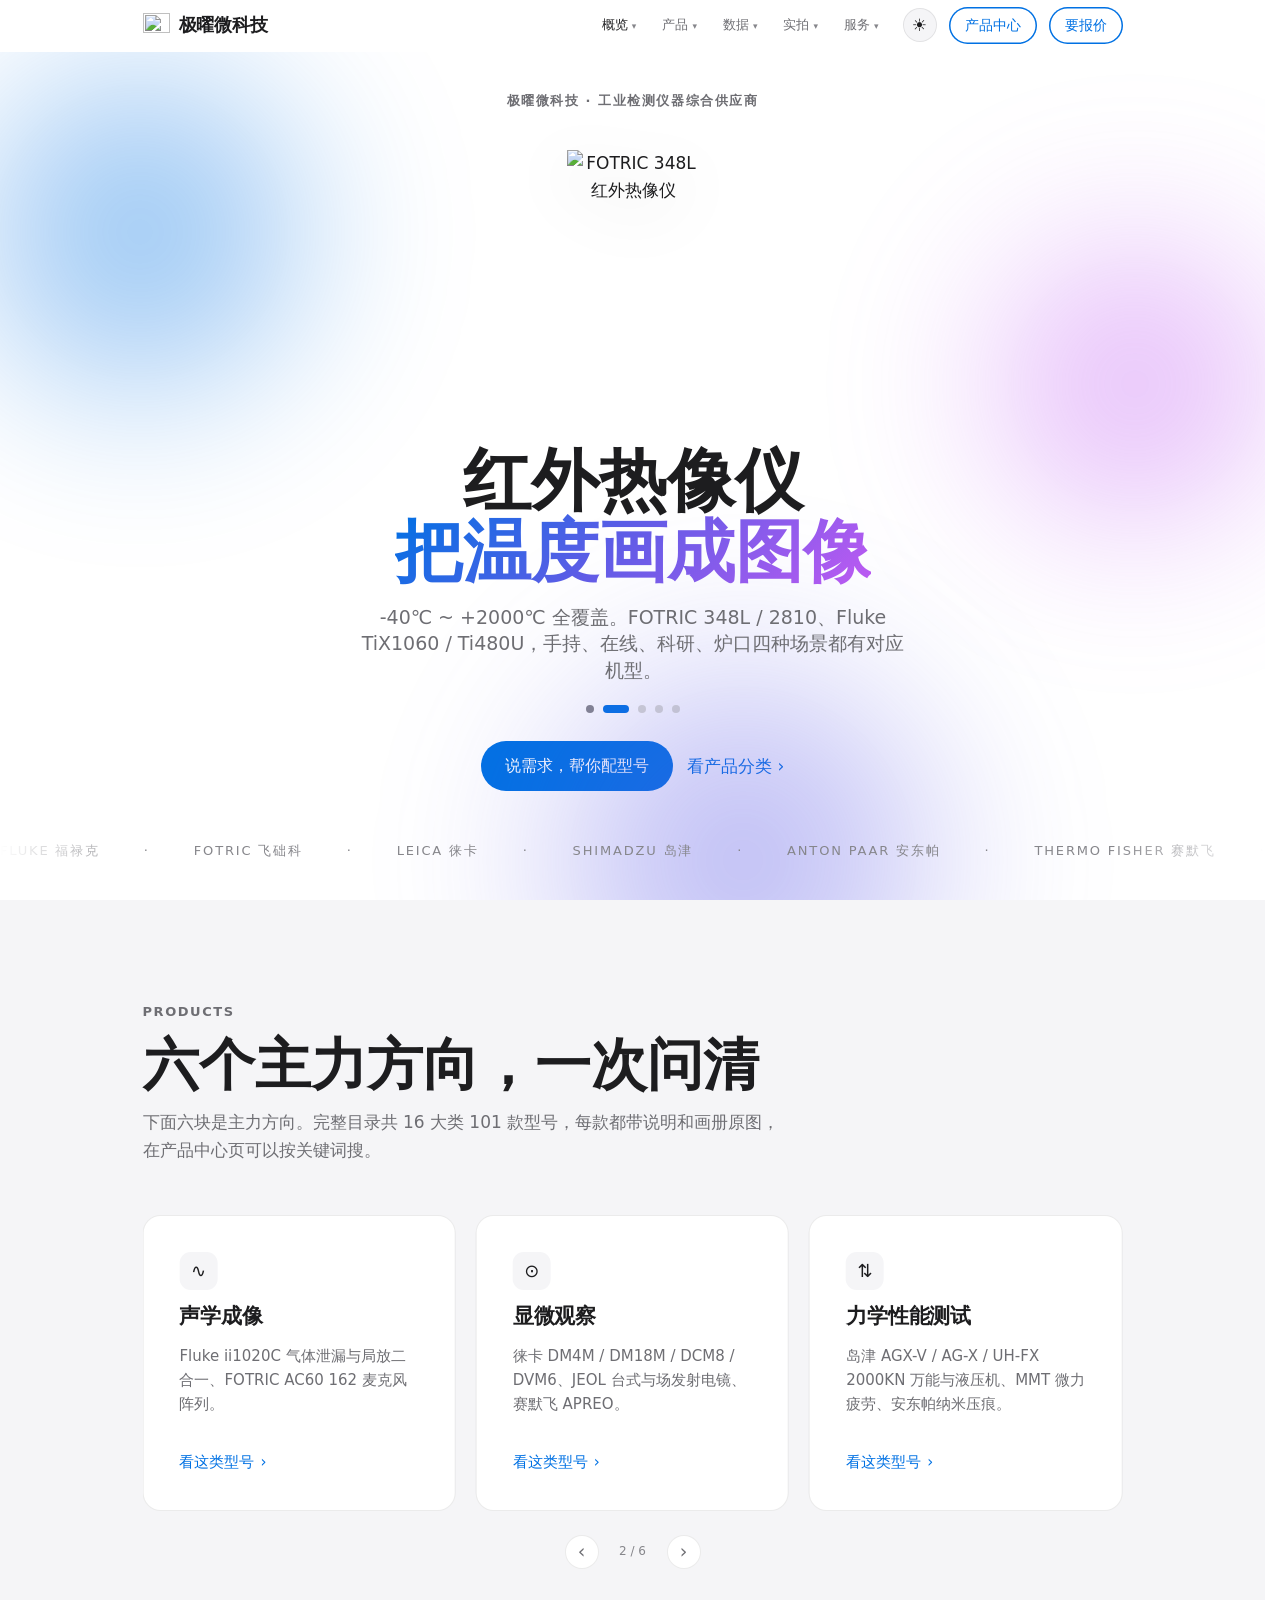
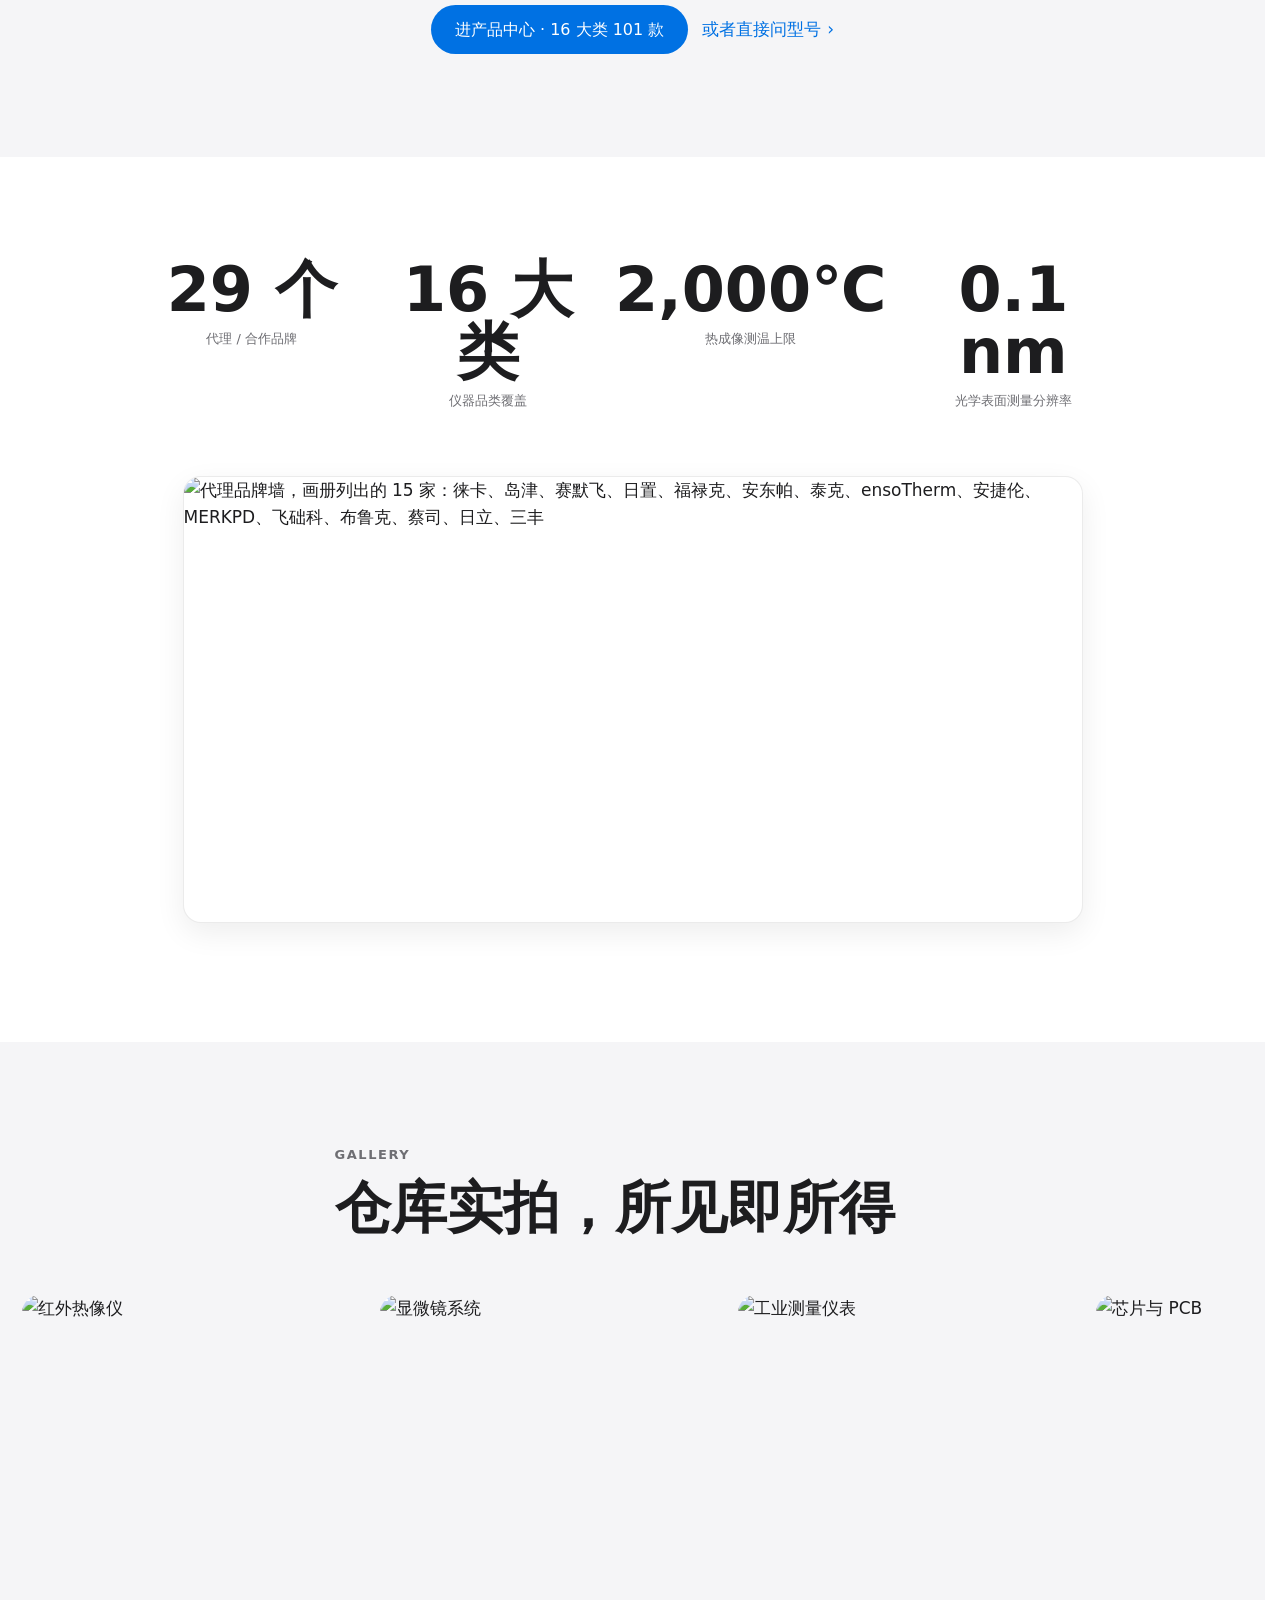
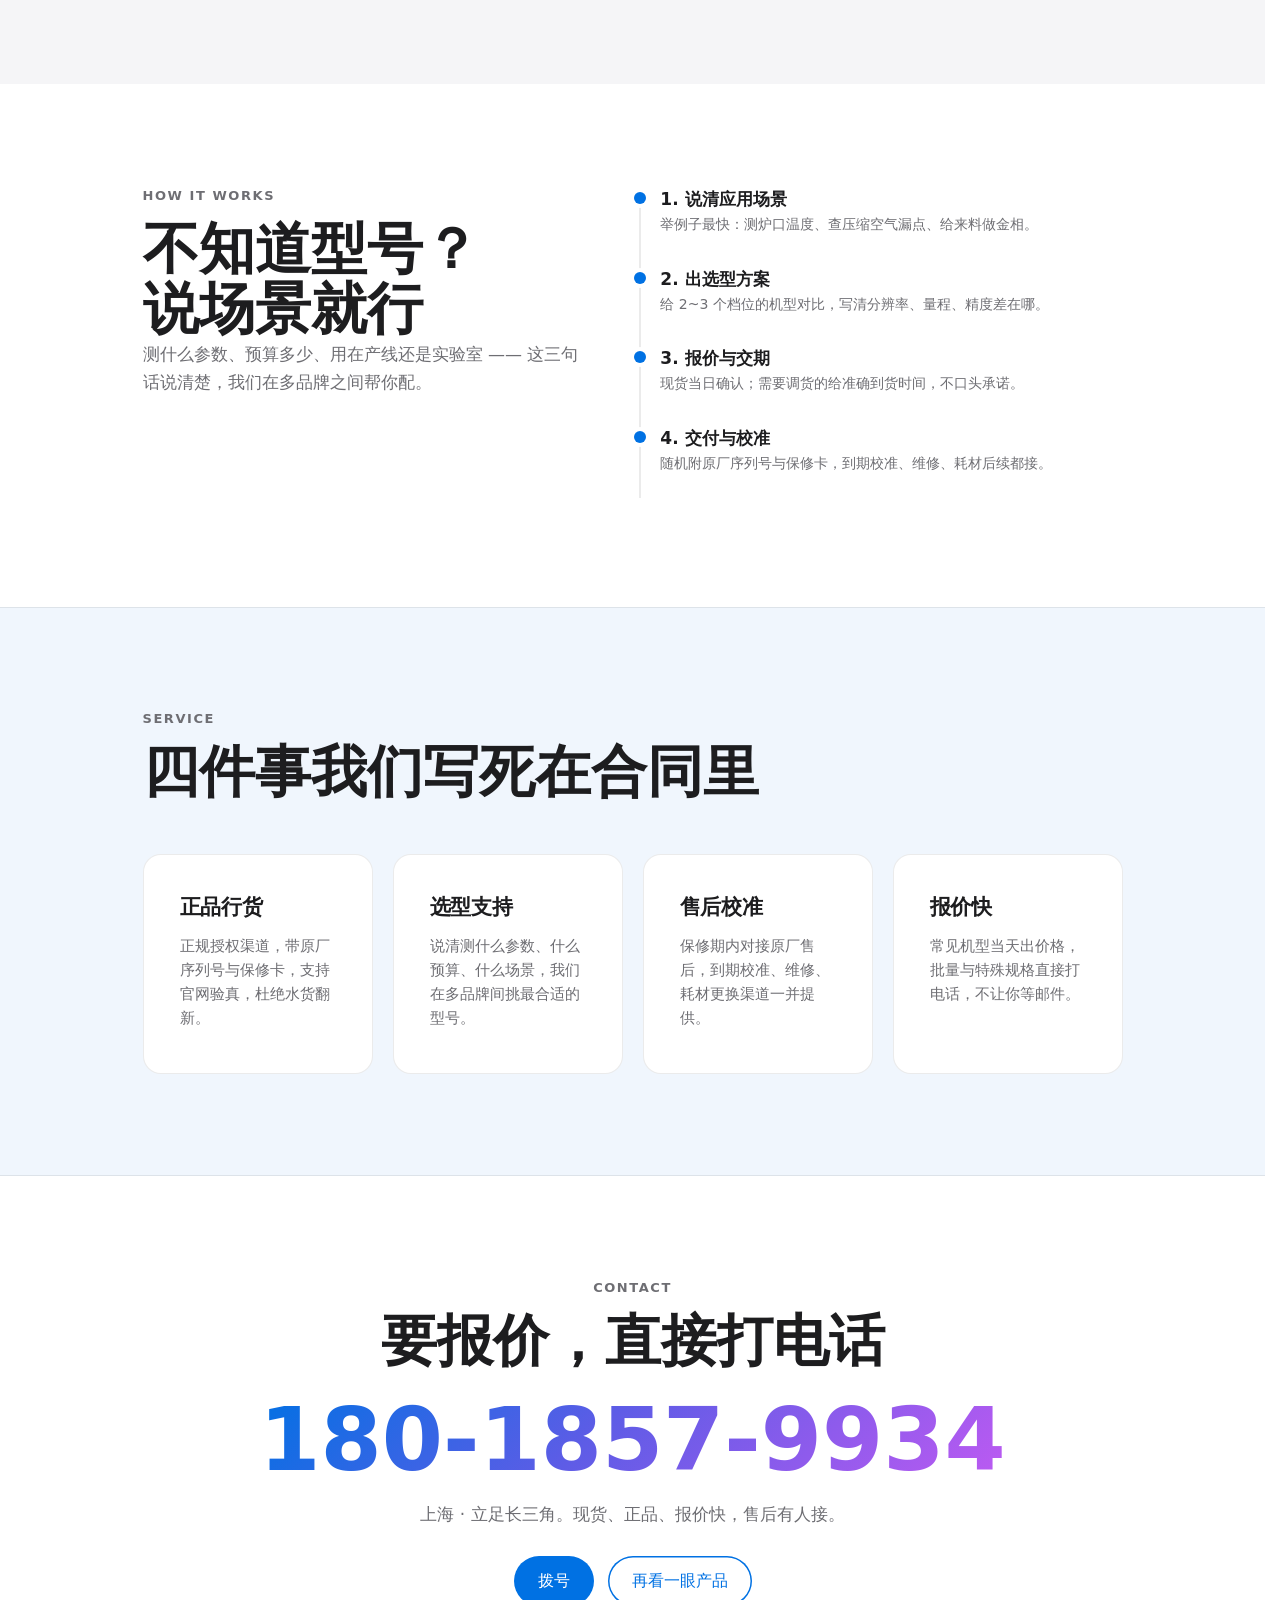
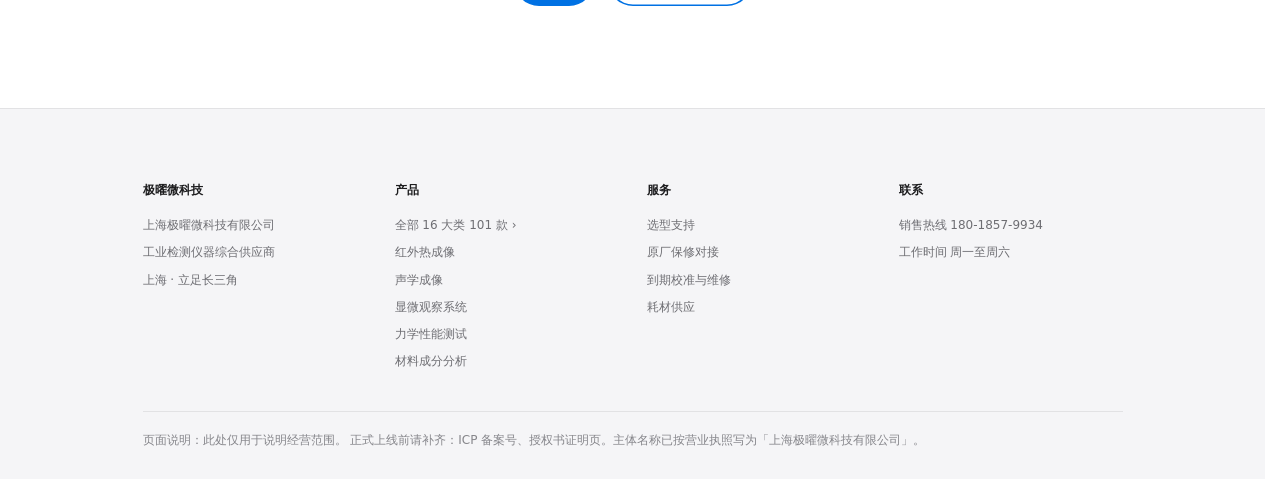
==== index.html @ 3b24b203 "Add files via upload" ====
<!DOCTYPE html>
<!--
  极曜微科技 · 品牌页
  ------------------------------------------------------------
  内容来源：E:\网页\index.html 里婉婉科技那部分（仪器仪表），型号没有编造。
  页面顺序：首屏（轮播 + 底部品牌滚动条）→ 产品分类 → 数据带
       → 实拍画廊 → 选型流程 → 服务承诺 → 联系。
  图片在 img/（实拍图从 ../source 复制；首屏抠图在 img/hero/）。
-->
<html lang="zh-CN" data-theme="light">
<head>
<meta charset="UTF-8">
<meta name="viewport" content="width=device-width, initial-scale=1">
<title>极曜微科技 · 工业检测仪器一站式选型</title>
<meta name="description" content="上海极曜微科技有限公司：福禄克、飞础科、徕卡、岛津等 29 个品牌工业检测仪器供应商，正规授权渠道，原厂序列号可验真，上海立足长三角。">
<link rel="icon" type="image/png" href="img/logo-mark.png">   <!-- 白底已抠成透明，浅色深色标签页里都不会带一块白斑 -->
<link rel="stylesheet" href="css/base.css">
<link rel="stylesheet" href="css/layout.css">
<link rel="stylesheet" href="css/effects.css">
<link rel="stylesheet" href="css/menu.css">    <!-- 磨砂下拉面板：不要它就删掉这行 + js/menu.js + 下面 6 个 .menu -->
<link rel="stylesheet" href="css/carousel.css"> <!-- 自动轮播：不要它就删掉这行 + js/carousel.js，两处版式自动退回静态 -->
</head>
<body>

<!-- ============ 导航 ============
     每个栏目都是"触发器"：data-menu 的值对应下面某个面板的 id（menu- + 值）。
     删掉某个面板就把对应栏目上的 data-menu / caret 一起去掉，那个栏目会自动退回普通锚点。 -->
<header class="nav">
  <div class="nav__inner">
    <a class="nav__logo" href="#top"><img class="nav__mark" src="img/logo-mark.png" alt="" width="282" height="262">极曜微科技</a>
    <nav class="nav__links">
      <a href="#overview" data-menu="overview" aria-expanded="false" aria-controls="menu-overview" aria-haspopup="true">概览<span class="caret" aria-hidden="true">▾</span></a>
      <a href="#products" data-menu="products" aria-expanded="false" aria-controls="menu-products" aria-haspopup="true">产品<span class="caret" aria-hidden="true">▾</span></a>
      <a href="#numbers" data-menu="numbers" aria-expanded="false" aria-controls="menu-numbers" aria-haspopup="true">数据<span class="caret" aria-hidden="true">▾</span></a>
      <a href="#gallery" data-menu="gallery" aria-expanded="false" aria-controls="menu-gallery" aria-haspopup="true">实拍<span class="caret" aria-hidden="true">▾</span></a>
      <a href="#service" data-menu="service" aria-expanded="false" aria-controls="menu-service" aria-haspopup="true">服务<span class="caret" aria-hidden="true">▾</span></a>
    </nav>
    <div class="nav__tools">
      <button class="theme-btn" type="button" aria-label="切换主题">☀</button>
      <!-- 产品中心是全站最常去的一页，导航又是"悬停展开面板"的设计（点栏目本身只开面板、不跳转），
           所以入口必须单独做成一个能直接点的胶囊，滚到任何一个位置都能一键进去。 -->
      <a class="btn btn--ghost nav__enter" href="products.html" style="padding:7px 16px;font-size:14px">产品中心</a>
      <a class="btn btn--ghost nav__quote" href="#contact" style="padding:7px 16px;font-size:14px">要报价</a>
      <button class="nav__burger" type="button" data-menu="all" aria-label="打开菜单" aria-expanded="false" aria-controls="menu-all"><i></i></button>
    </div>
  </div>
</header>

<!-- 整页压暗 + 磨砂，靠 backdrop-filter 糊掉导航以下的全部内容。
     z-index 40 低于导航(50)和面板(51)，所以只有"背景"被糊，导航和面板自己保持清晰。 -->
<div class="menu-scrim" aria-hidden="true"></div>

<!-- ============ 六个下拉面板 ============
     写在 </header> 外面、和导航做兄弟节点，不能写进 .nav 里：
     .nav.is-stuck 有 backdrop-filter，它会变成 fixed 后代的包含块，
     窄屏那条 top:var(--nav-h);bottom:0 会被算成零高度。细节见 css/menu.css 头部注释。 -->

<div class="menu" id="menu-overview" aria-hidden="true">
  <div class="menu__inner">
    <div class="menu__cols">
      <div>
        <p class="menu__tit">极曜微科技</p>
        <a class="menu__item" href="#overview">多品牌仪器一站式选型<span>红外热像、声学成像、显微观察、材料分析、力学测试</span></a>
        <a class="menu__item" href="#numbers">29 个品牌 / 16 大类<span>正规授权渠道，原厂序列号可验真</span></a>
        <a class="menu__item" href="#contact">上海 · 立足长三角<span>现货、报价快，售后有人接</span></a>
      </div>
      <div>
        <p class="menu__tit">怎么开始</p>
        <a class="menu__item" href="#flow">不知道型号，说场景就行<span>测什么参数、预算多少、产线还是实验室</span></a>
        <a class="menu__item" href="products.html">完整产品目录<span>16 大类 101 款，型号与说明均可查</span></a>
        <a class="menu__item" href="#gallery">看仓库实拍<span>所见即所得，四张实拍图</span></a>
      </div>
      <div>
        <p class="menu__tit">重点看这里</p>
        <a class="menu__item" href="#overview">滚动产品展示带<span>往下滚，四类主力机型一帧一帧推给你看</span></a>
        <a class="menu__item" href="#service">四项服务承诺<span>正品 / 选型 / 校准 / 报价，写在合同里</span></a>
        <a class="menu__item" href="#contact">直接要报价<span>180-1857-9934，常见机型当天出价</span></a>
      </div>
    </div>
    <div class="menu__foot">
      <p class="t-fine">页面说明：此处仅用于说明经营范围，正式上线前请补齐营业执照主体名称与 ICP 备案号。</p>
      <a class="link-arrow" href="products.html">进产品中心 <span class="ar">›</span></a>
    </div>
  </div>
</div>

<div class="menu" id="menu-products" aria-hidden="true">
  <div class="menu__inner">
    <div class="menu__cols">
      <div>
        <p class="menu__tit">热像与声学</p>
        <a class="menu__item" href="products.html#cat-thermal">红外热成像<span>FOTRIC 2810 / 348L、Fluke TiX1060 / Ti480U、巨哥 MAG-F6</span></a>
        <a class="menu__item" href="products.html#cat-acoustic">声学成像<span>Fluke ii1020C 泄漏与局放二合一、FOTRIC AC60 阵列</span></a>
      </div>
      <div>
        <p class="menu__tit">显微与材料</p>
        <a class="menu__item" href="products.html#cat-om">显微观察系统<span>徕卡 DM4M / DM18M / DCM8 / DVM6、JEOL 电镜</span></a>
        <a class="menu__item" href="products.html#cat-metal">材料成分分析<span>岛津 XRD-7000 / EDX7000 / EPMA-8050G、力可碳硫</span></a>
        <a class="menu__item" href="products.html#cat-utm">力学性能测试<span>岛津 AGX-V / UH-FX 2000KN、安东帕纳米压痕</span></a>
      </div>
      <div>
        <p class="menu__tit">测量与试验</p>
        <a class="menu__item" href="products.html#cat-electrical">电参数与现场测量<span>福禄克全系万用表、钳形表、绝缘电阻、电能质量</span></a>
        <a class="menu__item" href="products.html#cat-aging">老化与环境试验<span>氙灯、UV 紫外、臭氧、热老化烘箱</span></a>
        <a class="menu__item" href="products.html#cat-semi">半导体 / PCB<span>来料检验、板卡故障定位、焊接质量评估</span></a>
      </div>
    </div>
    <div class="menu__foot">
      <p class="t-fine">上面八块点进去直接落到对应分类；完整目录 16 大类 101 款，带型号与画册原图。</p>
      <a class="link-arrow" href="products.html">进产品中心 <span class="ar">›</span></a>
    </div>
  </div>
</div>

<div class="menu" id="menu-numbers" aria-hidden="true">
  <div class="menu__inner">
    <div class="menu__cols">
      <div>
        <p class="menu__tit">规模</p>
        <a class="menu__item" href="#numbers">29 个品牌<span>代理与合作品牌，跨品牌帮你选型</span></a>
        <a class="menu__item" href="products.html">16 大类品类<span>从热成像到环境试验全覆盖，明细在产品中心页</span></a>
      </div>
      <div>
        <p class="menu__tit">能力</p>
        <a class="menu__item" href="#numbers">-40℃ ~ +2000℃<span>热成像测温范围，炉口高温有对应机型</span></a>
        <a class="menu__item" href="#numbers">0.1 nm<span>光学表面测量纵向分辨率（徕卡 DCM8）</span></a>
      </div>
      <div>
        <p class="menu__tit">交付</p>
        <a class="menu__item" href="#service">原厂序列号与保修卡<span>支持官网验真，杜绝水货翻新</span></a>
        <a class="menu__item" href="#flow">四步选型流程<span>说场景 → 出方案 → 报价交期 → 交付校准</span></a>
      </div>
    </div>
    <div class="menu__foot">
      <p class="t-fine">上面这几个数都是本页数据带里的口径，没有另算一套。</p>
      <a class="link-arrow" href="#numbers">看数据带 <span class="ar">›</span></a>
    </div>
  </div>
</div>

<div class="menu" id="menu-gallery" aria-hidden="true">
  <div class="menu__inner">
    <div class="menu__cols">
      <div>
        <p class="menu__tit">热像与显微</p>
        <a class="menu__item" href="#gallery">红外热像仪<span>手持与在线机型</span></a>
        <a class="menu__item" href="#gallery">显微镜系统<span>金相与电镜</span></a>
      </div>
      <div>
        <p class="menu__tit">测量与板级</p>
        <a class="menu__item" href="#gallery">工业测量仪表<span>万用表、钳形表、绝缘测试</span></a>
        <a class="menu__item" href="#gallery">半导体与 PCB<span>芯片级失效分析</span></a>
      </div>
      <div>
        <p class="menu__tit">怎么用</p>
        <a class="menu__item" href="#overview">滚动展示带<span>同样的四张图，往下滚一帧一帧推</span></a>
        <a class="menu__item" href="#contact">实地看机<span>提前打电话约，别白跑</span></a>
      </div>
    </div>
    <div class="menu__foot">
      <p class="t-fine">实拍横排可以左右拖动；图片是原始尺寸，还没做响应式裁切。</p>
      <a class="link-arrow" href="#gallery">看实拍 <span class="ar">›</span></a>
    </div>
  </div>
</div>

<div class="menu" id="menu-service" aria-hidden="true">
  <div class="menu__inner">
    <div class="menu__cols">
      <div>
        <p class="menu__tit">正品与选型</p>
        <a class="menu__item" href="#service">正品行货<span>正规授权，序列号保修卡齐全</span></a>
        <a class="menu__item" href="#service">选型支持<span>多品牌之间挑最合适的型号</span></a>
      </div>
      <div>
        <p class="menu__tit">售后与报价</p>
        <a class="menu__item" href="#service">售后校准<span>保修期内对接原厂，到期校准维修</span></a>
        <a class="menu__item" href="#service">报价快<span>常见机型当天出价，不等邮件</span></a>
      </div>
      <div>
        <p class="menu__tit">联系</p>
        <a class="menu__item" href="tel:18018579934">180-1857-9934<span>销售热线，批量与特殊规格直接打电话</span></a>
        <a class="menu__item" href="#contact">周一至周六<span>工作时间来电优先处理</span></a>
      </div>
    </div>
    <div class="menu__foot">
      <p class="t-fine">正式上线前请补齐：授权书证明页。</p>
      <a class="link-arrow" href="#service">看承诺 <span class="ar">›</span></a>
    </div>
  </div>
</div>

<!-- 窄屏专用：汉堡按钮展开的整屏菜单，只放栏目级入口，不做多列 -->
<div class="menu" id="menu-all" aria-hidden="true">
  <div class="menu__inner">
    <div class="menu__cols">
      <div>
        <a class="menu__item" href="#overview">概览<span>多品牌仪器一站式选型</span></a>
        <a class="menu__item" href="products.html">产品中心<span>16 大类 101 款完整目录</span></a>
        <a class="menu__item" href="#numbers">数据<span>29 个品牌 / 16 大类</span></a>
        <a class="menu__item" href="#gallery">实拍<span>仓库实拍，所见即所得</span></a>
        <a class="menu__item" href="#flow">流程<span>不知道型号，说场景就行</span></a>
        <a class="menu__item" href="#service">服务<span>四项承诺写死在合同里</span></a>
        <a class="menu__item" href="tel:18018579934">180-1857-9934<span>要报价，直接打电话</span></a>
      </div>
    </div>
  </div>
</div>

<main id="top">

<!-- ============ Hero ============ -->
<section class="hero" id="overview">
  <div class="orb orb--1"></div>
  <div class="orb orb--2"></div>
  <div class="orb orb--3"></div>
  <p class="t-eyebrow" data-rv>极曜微科技 · 工业检测仪器综合供应商</p>

  <!-- ============ 首屏轮播：标题 + 产品图整组左右替换 ============
       data-carousel 是 js/carousel.js 的挂载标记，一个标记同时驱动下面两个轮播。
       想加一屏：复制一个 .hcar__slide，改文案和图片就行，屏数脚本自己数（顺序看 HTML 里的位置）。
       别忘了在下面的 .hcar__dots 里补一个对应序号的 button。
       产品图是 img/hero/ 里的透明抠图（画册原图只抠背景，设备像素没重绘）。
       第 1 屏是品牌主张（不带产品图），它同时是页面的 h1：脚本失效时只剩首屏，
       看到的正好是原来那张静态主视觉。 -->
  <div class="hcar" data-carousel data-interval="1500" data-rv aria-label="品牌主张与主力产品轮播">
    <div class="hcar__stage">
      <article class="hcar__slide hcar__slide--brand">
        <h1 class="t-hero">多品牌仪器<br><span class="t-grad">一站式选型</span></h1>
        <p class="t-sub">红外热像、声学成像、显微观察、材料分析、力学测试全覆盖。正规授权渠道，原厂序列号与保修卡，支持官网验真。</p>
      </article>

      <article class="hcar__slide">
        <img class="hcar__img" src="img/hero/hero-thermal.png" alt="FOTRIC 348L 红外热像仪"
             width="246" height="520" decoding="async" style="--h:clamp(150px,31vh,300px)">
        <h2 class="t-hero">红外热像仪<br><span class="t-grad">把温度画成图像</span></h2>
        <p class="t-sub">-40℃ ~ +2000℃ 全覆盖。FOTRIC 348L / 2810、Fluke TiX1060 / Ti480U，手持、在线、科研、炉口四种场景都有对应机型。</p>
      </article>

      <article class="hcar__slide">
        <img class="hcar__img" src="img/hero/hero-acoustic.png" alt="FOTRIC AC60 声学成像仪与麦克风阵列"
             width="288" height="520" loading="lazy" decoding="async" style="--h:clamp(150px,31vh,300px)">
        <h2 class="t-hero">声学成像仪<br><span class="t-grad">把声音画成图像</span></h2>
        <p class="t-sub">162 个 MEMS 麦克风阵列。FOTRIC AC60、Fluke ii1020C，气体泄漏、局部放电、气密性检测一眼定位。</p>
      </article>

      <article class="hcar__slide">
        <img class="hcar__img" src="img/hero/hero-xrf.png" alt="Niton XL2 手持式 X 射线合金分析仪"
             width="440" height="520" loading="lazy" decoding="async" style="--h:clamp(150px,29vh,280px)">
        <h2 class="t-hero">手持合金分析仪<br><span class="t-grad">3 秒读出牌号</span></h2>
        <p class="t-sub">Thermo Niton XL2 系列手持 XRF，废旧金属分选、PMI 来料检验当场出结果，不用送样。</p>
      </article>

      <article class="hcar__slide">
        <img class="hcar__img" src="img/hero/hero-surface.png" alt="WYKO DCM8 光学表面轮廓仪"
             width="760" height="392" loading="lazy" decoding="async" style="--h:clamp(110px,20vh,196px)">
        <h2 class="t-hero">光学表面测量<br><span class="t-grad">纳米级轮廓</span></h2>
        <p class="t-sub">Leica WYKO DCM8 纵向分辨率 0.1nm，粗糙度、台阶高、膜厚一次测完。</p>
      </article>
    </div>
    <div class="hcar__dots" role="tablist" aria-label="切换到指定一屏">
      <button role="tab" aria-selected="true" aria-label="第 1 屏 品牌主张"></button>
      <button role="tab" aria-selected="false" aria-label="第 2 屏 红外热像仪"></button>
      <button role="tab" aria-selected="false" aria-label="第 3 屏 声学成像仪"></button>
      <button role="tab" aria-selected="false" aria-label="第 4 屏 手持合金分析仪"></button>
      <button role="tab" aria-selected="false" aria-label="第 5 屏 光学表面测量"></button>
    </div>
  </div>

  <!-- CTA 常驻在旋转区外面：主入口不能跟着轮播跑，任何时刻都要能直接点 -->
  <div class="hero__cta" data-rv>
    <a class="btn" href="#contact">说需求，帮你配型号</a>
    <a class="link-arrow" href="#products">看产品分类 <span class="ar">›</span></a>
  </div>

  <!-- 品牌滚动条：写在 hero 里面 + margin-top:auto，所以它钉在首屏底部，
       不用往下滚就能看到品牌在走。hero 是 flex 纵向容器，min-height 已经是一屏高。
       内容复制两份、轨道位移 -50% —— 少了第二份就会滚出空白。 -->
  <div class="marquee marquee--hero" aria-label="代理与合作品牌">
    <div class="marquee__track">
      <span>Fluke 福禄克</span><span>·</span><span>FOTRIC 飞础科</span><span>·</span><span>Leica 徕卡</span><span>·</span><span>Shimadzu 岛津</span><span>·</span><span>Anton Paar 安东帕</span><span>·</span><span>Thermo Fisher 赛默飞</span><span>·</span><span>JEOL 日本电子</span><span>·</span><span>Zeiss 蔡司</span><span>·</span><span>Keysight 是德</span><span>·</span><span>Tektronix 泰克</span><span>·</span>
      <span>Fluke 福禄克</span><span>·</span><span>FOTRIC 飞础科</span><span>·</span><span>Leica 徕卡</span><span>·</span><span>Shimadzu 岛津</span><span>·</span><span>Anton Paar 安东帕</span><span>·</span><span>Thermo Fisher 赛默飞</span><span>·</span><span>JEOL 日本电子</span><span>·</span><span>Zeiss 蔡司</span><span>·</span><span>Keysight 是德</span><span>·</span><span>Tektronix 泰克</span><span>·</span>
    </div>
  </div>
</section>

<!-- ============ 产品分类 ============ -->
<section class="section section--alt" id="products">
  <div class="wrap">
    <div class="sec-head">
      <p class="t-eyebrow" data-rv>Products</p>
      <h2 class="t-title" data-rv>六个主力方向，一次问清</h2>
      <p class="t-body" data-rv style="margin-top:12px">下面六块是主力方向。完整目录共 16 大类 101 款型号，每款都带说明和画册原图，在产品中心页可以按关键词搜。</p>
    </div>
    <!-- 六个方向自动左右轮播：脚本只改 --i（当前起始格），一屏几格完全由 CSS 的 --view 决定。
         没有 JS / 开了"减少动态效果"时 .gcar 保持静态三列网格，观感和轮播前一致。 -->
    <div class="gcar" data-carousel data-interval="1500" data-rv aria-label="六个主力方向轮播">
      <div class="gcar__track">
        <article class="card"><div class="card__ic" aria-hidden="true">◉</div><h3>红外热成像</h3><p>FOTRIC 2810 / 348L / 248M、Fluke TiX1060 / Ti480U / RSE60、巨哥 MAG-F6、艾睿 G600。</p><a class="link-arrow" href="products.html#cat-thermal">看这类型号 <span class="ar">›</span></a></article>
        <article class="card"><div class="card__ic" aria-hidden="true">∿</div><h3>声学成像</h3><p>Fluke ii1020C 气体泄漏与局放二合一、FOTRIC AC60 162 麦克风阵列。</p><a class="link-arrow" href="products.html#cat-acoustic">看这类型号 <span class="ar">›</span></a></article>
        <article class="card"><div class="card__ic" aria-hidden="true">⊙</div><h3>显微观察</h3><p>徕卡 DM4M / DM18M / DCM8 / DVM6、JEOL 台式与场发射电镜、赛默飞 APREO。</p><a class="link-arrow" href="products.html#cat-om">看这类型号 <span class="ar">›</span></a></article>
        <article class="card"><div class="card__ic" aria-hidden="true">⇅</div><h3>力学性能测试</h3><p>岛津 AGX-V / AG-X / UH-FX 2000KN 万能与液压机、MMT 微力疲劳、安东帕纳米压痕。</p><a class="link-arrow" href="products.html#cat-utm">看这类型号 <span class="ar">›</span></a></article>
        <article class="card"><div class="card__ic" aria-hidden="true">⬡</div><h3>材料成分分析</h3><p>岛津 XRD-7000 / EDX7000 / EPMA-8050G、安捷伦 5110 ICP-OES、力可碳硫与氧氮氢。</p><a class="link-arrow" href="products.html#cat-metal">看这类型号 <span class="ar">›</span></a></article>
        <article class="card"><div class="card__ic" aria-hidden="true">▣</div><h3>老化与环境试验</h3><p>氙灯老化、UV 紫外老化、臭氧老化、热老化烘箱，可靠性测试配套。</p><a class="link-arrow" href="products.html#cat-aging">看这类型号 <span class="ar">›</span></a></article>
      </div>
      <div class="gcar__nav">
        <button class="gcar__arrow" data-dir="-1" aria-label="上一批方向">‹</button>
        <span class="gcar__step" data-step>1 / 2</span>
        <button class="gcar__arrow" data-dir="1" aria-label="下一批方向">›</button>
      </div>
    </div>
    <!-- 六个方向只是摘要，完整目录在单独一页：这样首页保持轻，101 张图不会被首页拖慢 -->
    <div class="hero__cta" data-rv style="justify-content:center;margin-top:36px">
      <a class="btn" href="products.html">进产品中心 · 16 大类 101 款</a>
      <a class="link-arrow" href="#contact">或者直接问型号 <span class="ar">›</span></a>
    </div>
  </div>
</section>

<!-- ============ 数据带 ============ -->
<section class="section" id="numbers">
  <div class="wrap">
    <div class="stats">
      <div data-rv><div class="stat__num" data-to="29" data-suffix=" 个">0</div><div class="stat__lab">代理 / 合作品牌</div></div>
      <div data-rv><div class="stat__num" data-to="16" data-suffix=" 大类">0</div><div class="stat__lab">仪器品类覆盖</div></div>
      <div data-rv><div class="stat__num" data-to="2000" data-suffix="℃">0</div><div class="stat__lab">热成像测温上限</div></div>
      <div data-rv><div class="stat__num" data-to="0.1" data-dec="1" data-suffix=" nm">0</div><div class="stat__lab">光学表面测量分辨率</div></div>
    </div>

    <!-- 代理品牌墙：整块用公司画册原图（img/brands.png）。
         这张不能抠透明底 —— 图里的"代理品牌"标题是黑字，抠完在深色主题下就看不见了，
         所以给它一块恒定白色的托板，两种主题下都是"白纸贴白墙"，不会出现黑底。 -->
    <figure class="brands" data-rv>
      <img src="img/brands.png" width="1597" height="792" loading="lazy" decoding="async"
           alt="代理品牌墙，画册列出的 15 家：徕卡、岛津、赛默飞、日置、福禄克、安东帕、泰克、ensoTherm、安捷伦、MERKPD、飞础科、布鲁克、蔡司、日立、三丰">
    </figure>
  </div>
</section>

<!-- ============ 实拍画廊 ============ -->
<section class="section section--alt" id="gallery">
  <div class="wrap sec-head">
    <p class="t-eyebrow" data-rv>Gallery</p>
    <h2 class="t-title" data-rv>仓库实拍，所见即所得</h2>
  </div>
  <div class="rail">
    <div class="rail__item" data-rv><img src="img/thermal.jpg" alt="红外热像仪" style="height:260px;width:100%;object-fit:cover;border-radius:var(--r)" loading="lazy" decoding="async"></div>
    <div class="rail__item" data-rv><img src="img/microscope.jpg" alt="显微镜系统" style="height:260px;width:100%;object-fit:cover;border-radius:var(--r)" loading="lazy" decoding="async"></div>
    <div class="rail__item" data-rv><img src="img/tester.jpg" alt="工业测量仪表" style="height:260px;width:100%;object-fit:cover;border-radius:var(--r)" loading="lazy" decoding="async"></div>
    <div class="rail__item" data-rv><img src="img/chip.jpg" alt="芯片与 PCB" style="height:260px;width:100%;object-fit:cover;border-radius:var(--r)" loading="lazy" decoding="async"></div>
  </div>
</section>

<!-- ============ 选型流程 ============ -->
<section class="section" id="flow">
  <div class="wrap" style="display:grid;grid-template-columns:minmax(0,1fr) minmax(0,1.1fr);gap:48px;align-items:start">
    <div class="sec-head" style="margin:0">
      <p class="t-eyebrow" data-rv="left">How it works</p>
      <h2 class="t-title" data-rv="left">不知道型号？<br>说场景就行</h2>
      <p class="t-body" data-rv="left">测什么参数、预算多少、用在产线还是实验室 —— 这三句话说清楚，我们在多品牌之间帮你配。</p>
    </div>
    <div class="tl">
      <div class="tl__row" data-rv="right"><h4>1. 说清应用场景</h4><p>举例子最快：测炉口温度、查压缩空气漏点、给来料做金相。</p></div>
      <div class="tl__row" data-rv="right"><h4>2. 出选型方案</h4><p>给 2~3 个档位的机型对比，写清分辨率、量程、精度差在哪。</p></div>
      <div class="tl__row" data-rv="right"><h4>3. 报价与交期</h4><p>现货当日确认；需要调货的给准确到货时间，不口头承诺。</p></div>
      <div class="tl__row" data-rv="right"><h4>4. 交付与校准</h4><p>随机附原厂序列号与保修卡，到期校准、维修、耗材后续都接。</p></div>
    </div>
  </div>
</section>

<!-- ============ 服务承诺（重音分区）============ -->
<section class="section section--dark" id="service">
  <div class="wrap">
    <div class="sec-head">
      <p class="t-eyebrow" data-rv>Service</p>
      <h2 class="t-title" data-rv>四件事我们写死在合同里</h2>
    </div>
    <div class="grid">
      <article class="card span3" data-rv><h3>正品行货</h3><p>正规授权渠道，带原厂序列号与保修卡，支持官网验真，杜绝水货翻新。</p></article>
      <article class="card span3" data-rv><h3>选型支持</h3><p>说清测什么参数、什么预算、什么场景，我们在多品牌间挑最合适的型号。</p></article>
      <article class="card span3" data-rv><h3>售后校准</h3><p>保修期内对接原厂售后，到期校准、维修、耗材更换渠道一并提供。</p></article>
      <article class="card span3" data-rv><h3>报价快</h3><p>常见机型当天出价格，批量与特殊规格直接打电话，不让你等邮件。</p></article>
    </div>
  </div>
</section>

<!-- ============ 联系 ============ -->
<section class="section" id="contact" style="text-align:center">
  <div class="wrap">
    <p class="t-eyebrow" data-rv>Contact</p>
    <h2 class="t-title" data-rv style="max-width:22ch;margin:0 auto">要报价，直接打电话</h2>
    <p class="t-hero" data-rv style="margin-top:22px"><span class="t-grad">180-1857-9934</span></p>
    <p class="t-body" data-rv style="margin-top:14px">上海 · 立足长三角。现货、正品、报价快，售后有人接。</p>
    <div class="hero__cta" data-rv style="justify-content:center"><a class="btn" href="tel:18018579934">拨号</a><a class="btn btn--ghost" href="#products">再看一眼产品</a></div>
  </div>
</section>

</main>

<footer class="footer">
  <div class="wrap">
    <div class="footer__cols">
      <div><h5>极曜微科技</h5><ul><li>上海极曜微科技有限公司</li><li>工业检测仪器综合供应商</li><li>上海 · 立足长三角</li></ul></div>
      <div><h5>产品</h5><ul><li><a href="products.html">全部 16 大类 101 款 ›</a></li><li>红外热成像</li><li>声学成像</li><li>显微观察系统</li><li>力学性能测试</li><li>材料成分分析</li></ul></div>
      <div><h5>服务</h5><ul><li>选型支持</li><li>原厂保修对接</li><li>到期校准与维修</li><li>耗材供应</li></ul></div>
      <div><h5>联系</h5><ul><li>销售热线 180-1857-9934</li><li>工作时间 周一至周六</li></ul></div>
    </div>
    <p class="footer__note">
      页面说明：此处仅用于说明经营范围。
      正式上线前请补齐：ICP 备案号、授权书证明页。主体名称已按营业执照写为「上海极曜微科技有限公司」。
    </p>
  </div>
</footer>

<script src="js/reveal.js"></script>
<script src="js/parallax.js"></script>
<script src="js/counter.js"></script>
<script src="js/nav.js"></script>
<script src="js/menu.js"></script>    <!-- 必须紧跟 nav.js：nav.js 会跳过带 data-menu 的栏目，两个脚本才不打架 -->
<script src="js/hover.js"></script>
<script src="js/carousel.js"></script> <!-- 自动轮播：只往容器上写 --i，视觉全在 css/carousel.css -->
</body>
</html>
---- css/base.css ----
/* ============================================================
   base.css —— 设计令牌 + 排版 + 元素重置
   职责：只放"全局变量和字"，不放任何具体版块布局。
   想换整套配色，只改 :root 里这十几行就够了。
   ============================================================ */

/* ---------- 1. 设计令牌（Design Tokens） ---------- */
:root{
  /* 背景与前景：亮色主题 */
  --bg:#ffffff;              /* 页面主背景 */
  --bg-2:#f5f5f7;            /* 交替分区背景，苹果很爱用极浅灰做"一节深一节浅"的节奏 */
  --ink:#1d1d1f;             /* 主文字色：注意不是纯黑 #000，纯黑在屏幕上发硬 */
  --ink-2:#6e6e73;           /* 次级文字：说明、副标题 */
  --ink-3:#86868b;           /* 更弱的文字：脚注、版权行 */
  --line:rgba(0,0,0,.08);    /* 分隔线用半透明黑，深浅背景上都能看 */

  /* 主色与渐变：全站唯一的"品牌色入口" */
  --accent:#0071e3;          /* 按钮、链接 */
  --grad:linear-gradient(135deg,#0071e3,#5e5ce6 45%,#bf5af2); /* 渐变文字/光晕共用这一条 */

  /* 尺寸节奏：所有留白都从这几个数里选，页面才不会忽松忽紧 */
  --maxw:1024px;             /* 内容最大宽度，超了居中留白 */
  --gap:clamp(48px,8vw,120px); /* 分区上下留白：clamp(最小, 随视口, 最大) —— 流体间距的核心 */
  --nav-h:52px;              /* 吸顶导航高度，hero 要靠它算偏移 */
  --r:18px;                  /* 卡片圆角 */
  --r-sm:10px;

  /* 阴影：低透明度 + 大模糊 = 高级感；透明度一高就显脏 */
  --sh-1:0 4px 12px rgba(0,0,0,.04);
  --sh-2:0 20px 44px rgba(0,0,0,.10);

  /* 动效曲线：这条 cubic-bezier 是"起步快、收尾慢"，接近物理惯性 */
  --ease:cubic-bezier(.22,.61,.36,1);
  --dur:.6s;

  color-scheme:light;        /* 告诉浏览器表单控件/滚动条按亮色画 */
}

/* 深色主题：只覆盖变量，不重写任何规则 —— 这就是令牌化的最大好处 */
[data-theme="dark"]{
  --bg:#000000;
  --bg-2:#101014;
  --ink:#f5f5f7;
  --ink-2:#a1a1a6;
  --ink-3:#86868b;
  --line:rgba(255,255,255,.14);
  --sh-1:0 4px 12px rgba(0,0,0,.4);
  --sh-2:0 20px 44px rgba(0,0,0,.6);
  color-scheme:dark;
}

/* ---------- 2. 重置 ---------- */
*,*::before,*::after{box-sizing:border-box}  /* 让 padding 不再撑大宽度，布局计算简单一半 */
html{-webkit-text-size-adjust:100%}          /* 横屏时 iPhone 不自动放大字号 */
body{
  margin:0;
  background:var(--bg);
  color:var(--ink);
  font-family:-apple-system,BlinkMacSystemFont,"PingFang SC","Microsoft YaHei","Segoe UI",system-ui,sans-serif;
  /* 字体栈从右往左找：有苹果系统字体就用（SF Pro 是苹果质感的一半来源），没有就退到苹方/微软雅黑 */
  font-size:17px;                            /* 正文比常见的 14/15px 大一号，这是苹果页面的典型特征 */
  line-height:1.6;
  -webkit-font-smoothing:antialiased;        /* Mac 上文字更细更干净 */
  transition:background-color .4s var(--ease),color .4s var(--ease); /* 切主题时整页柔和渐变，不闪一下 */
}
img,svg{display:block;max-width:100%}
a{color:inherit;text-decoration:none}
button{font:inherit;color:inherit;background:none;border:0;cursor:pointer}
h1,h2,h3,h4,p{margin:0}

/* ---------- 3. 排版阶梯 ----------
   苹果的字重对比非常极端：标题又粗又大，正文很细。
   字号一律用 clamp()，手机上自动缩小，不需要写一堆媒体查询。 */
.t-eyebrow{
  font-size:13px;font-weight:600;letter-spacing:.12em;text-transform:uppercase;
  color:var(--ink-2);margin-bottom:12px;     /* 小标签压在标题上方，形成层次 */
}
.t-hero{font-size:clamp(38px,7.2vw,88px);font-weight:700;line-height:1.05;letter-spacing:-.02em}
.t-title{font-size:clamp(28px,4.6vw,56px);font-weight:700;line-height:1.08;letter-spacing:-.015em}
.t-sub{font-size:clamp(18px,2.2vw,24px);font-weight:400;line-height:1.4;color:var(--ink-2)}
.t-body{font-size:17px;line-height:1.65;color:var(--ink-2)}
.t-fine{font-size:12px;line-height:1.5;color:var(--ink-3)}
/* 中文要特别注意：letter-spacing 负值只适合拉丁字母，中文用正值更透气 */
:lang(zh-CN) .t-hero,:lang(zh-CN) .t-title{letter-spacing:0}

/* 渐变文字：背景画渐变 + 文字当蒙版。想换色只改 --grad */
.t-grad{
  background:var(--grad);
  -webkit-background-clip:text;background-clip:text;
  -webkit-text-fill-color:transparent;color:transparent; /* 两个属性都写：老 WebKit 只认 text-fill-color */
}

/* ---------- 4. 通用容器与分区 ---------- */
.wrap{width:100%;max-width:var(--maxw);margin:0 auto;padding:0 22px} /* margin auto 居中 + padding 保证窄屏不贴边 */
.section{padding:var(--gap) 0}
.section--alt{background:var(--bg-2)}        /* 浅灰交替分区 */
/* 这个分区名还叫 --dark，但亮色下它只是"重音分区"：主色压出的极浅底 + 白卡片。
   为什么不用 --bg-2：产品和联系两页里它都紧挨着浅灰区（页脚就是 --bg-2），
   换成灰底会和页脚糊成一块；用 6% 主色调出来的浅蓝既比灰区重一点，又不会黑。
   黑底只留给用户主动切到深色主题时 —— 类名没改，因为 products.html 是构建脚本生成的，改名会在下次生成时静默退回。 */
.section--dark{background:var(--bg-2);color:var(--ink)}   /* 不支持 color-mix 的老浏览器就退回浅灰 */
@supports (color:color-mix(in srgb,red,blue)){
  .section--dark{
    background:color-mix(in srgb,var(--accent) 6%,var(--bg)); /* 6% 是上限：调到 10% 时正文（#6e6e73）对比度掉到 4.42，低于 WCAG AA 的 4.5 */
    box-shadow:inset 0 1px 0 var(--line),inset 0 -1px 0 var(--line); /* 浅蓝和纯白明度差极小，靠上下描边把边界读出来 */
  }
}
[data-theme="dark"] .section--dark{background:#000;color:#f5f5f7;box-shadow:inset 1px 0 0 var(--line),inset -1px 0 0 var(--line)} /* 页面本身已是黑的，这块要更黑 + 描边才分得开 */
[data-theme="dark"] .section--dark .card{background:#1d1d1f}  /* --bg 在深色下是纯黑，卡片会跟底融为一体 */
[data-theme="dark"] .section--dark .t-sub,[data-theme="dark"] .section--dark .t-body{color:rgba(255,255,255,.72)}
[data-theme="dark"] .section--dark .t-eyebrow{color:rgba(255,255,255,.55)}
.sec-head{max-width:640px;margin-bottom:clamp(28px,4vw,56px)} /* 标题区统一限宽，行长太长读起来累 */

/* ---------- 5. 按钮与箭头链接 ---------- */
.btn{
  display:inline-block;padding:12px 24px;border-radius:980px; /* 980px 这种"超大值"就是胶囊形的写法 */
  background:var(--accent);color:#fff;font-size:16px;font-weight:500;
  transition:transform .25s var(--ease),filter .25s var(--ease),background-color .25s;
}
.btn:hover{filter:brightness(1.08);transform:translateY(-1px)} /* 悬浮只动 1px：微到察觉不出，但手感立刻不同 */
.btn:active{transform:translateY(0) scale(.985)}
.btn--ghost{background:transparent;color:var(--accent);box-shadow:inset 0 0 0 1.5px currentColor} /* inset 描边不占布局宽度 */
.link-arrow{display:inline-flex;align-items:center;gap:6px;color:var(--accent);font-size:17px;font-weight:500}
.link-arrow .ar{transition:transform .3s var(--ease)}          /* 箭头：hover 时往前挪，暗示"点进去还有内容" */
.link-arrow:hover .ar{transform:translateX(4px)}

/* 焦点可见性：只用键盘时才出现描边，鼠标点击不打扰 */
:focus-visible{outline:2px solid var(--accent);outline-offset:3px;border-radius:4px}
---- css/layout.css ----
/* ============================================================
   layout.css —— 版块骨架
   职责：只管"东西摆在哪、几列、多高"，不管动效。
   每个版块前都标了对应的苹果手法，改的时候知道自己在动哪一层。
   ============================================================ */

/* ---------- 1. 玻璃吸顶导航 ----------
   手法：position:sticky + backdrop-filter。
   滚动后由 JS 加 .is-stuck，背景才从透明变毛玻璃（见 effects.css）。 */
.nav{
  position:sticky;top:0;z-index:50;height:var(--nav-h);
  display:flex;align-items:center;
  border-bottom:1px solid transparent;      /* 先占住 1px 边框位，加描边时内容不会跳一下 */
}
.nav__inner{width:100%;max-width:var(--maxw);margin:0 auto;padding:0 22px;display:flex;align-items:center;gap:24px}
.nav__logo{font-weight:700;font-size:18px;letter-spacing:-.01em;display:inline-flex;align-items:center;gap:9px;white-space:nowrap}
/* 图形标：白底已抠成透明，所以浅色/深色主题都能直接贴，不会带出一块白方片。
   中间那颗星是镂空（和外部背景连通），跟着一起透掉，深浅底下都读得出星形。 */
.nav__mark{display:block;width:27px;height:auto}
.nav__links{display:flex;gap:26px;margin-left:auto;font-size:13px} /* margin-left:auto 把链接推到右边 */
.nav__links a{color:var(--ink-2);transition:color .2s}
.nav__links a:hover,.nav__links a.is-active{color:var(--ink)}      /* 当前分区高亮由 js/nav.js 计算 */
.nav__tools{display:flex;align-items:center;gap:12px}
/* 产品中心的入口做成导航右侧的常驻胶囊：导航里的"产品"栏目是悬停展开面板的设计，
   点它只开面板不跳转（js/menu.js 会 preventDefault），所以真正的入口要单独给一个能直接点的。 */
.nav__tools .btn{white-space:nowrap}
@media (max-width:560px){ .nav__quote{display:none} } /* 太窄时两个胶囊挤不下：先收"要报价"（整屏菜单里有），入口本身不能收 */
/* 手机竖屏（≤420px）：logo 加了 nowrap，它不会再被挤成两行，那就从别处省宽度 ——
   内边距和间距收一号。字号不降，"进入产品"那颗胶囊更不能收（入口必须一次点得到）。 */
@media (max-width:420px){
  .nav__inner{gap:16px;padding:0 16px}
  .nav__tools{gap:8px}
}
/* 320px 这一档（老 iPhone SE 宽度）实测：只收间距不够，logo 会把右边的按钮顶出屏幕 ——
   入口被切掉比 logo 小一号严重得多，所以这里连字号和按钮内边距一起收。 */
@media (max-width:340px){
  .nav__logo{font-size:16px;gap:7px}
  .nav__mark{width:23px}
  .nav__tools .btn{padding:9px 14px}
}

/* ---------- 2. Hero：全屏高度 + 文字居中压在光晕上 ---------- */
.hero{
  position:relative;overflow:hidden;                    /* overflow 必须写，否则里面的光晕会撑出横向滚动条 */
  min-height:calc(100svh - var(--nav-h));               /* svh = 手机"最矮视口"，避免地址栏收起时高度跳动；不支持时退到下面那行 */
  min-height:calc(100vh - var(--nav-h));
  min-height:calc(100svh - var(--nav-h));               /* 再写一次覆盖：老浏览器忽略不认识的 svh */
  display:flex;flex-direction:column;align-items:center;justify-content:center;
  text-align:center;padding:34px 22px 104px;             /* 下边留 104px：给贴在底部的品牌滚动条让位（条子本身 47 + 26 留白 + 余量），不然会压在 CTA 上 */
}
.hero .t-hero{max-width:14ch}                           /* 用 ch（当前字号的"0"宽）限宽，比写死像素更稳，强制换出好看的行 */
.hero .hcar__img{max-height:min(var(--h,260px),32svh)}  /* 图高跟着窗口收：内容一超高，钉在首屏底部的品牌条就被顶到折叠线以下（这次就是它被切掉的原因） */
.hero__cta{display:flex;gap:14px;flex-wrap:wrap;justify-content:center;margin-top:28px}
.hero__scroll{margin-top:auto;padding-bottom:26px;font-size:12px;color:var(--ink-3)} /* 底部"往下滑"提示 */
/* 品牌滚动条钉在首屏底部：用 absolute 而不是 margin-top:auto ——
   auto 外边距会把首屏内容整组顶到上面去（justify-content:center 就失效了），
   absolute 退出 flex 布局，首屏照旧居中，条子贴在 hero 自己的下边缘，
   由 .hero 的 110px 下内边距给它留出位置。 */
.marquee--hero{position:absolute;left:0;right:0;bottom:0;padding-bottom:38px}

/* 矮窗口（笔电上半屏、手机横屏）：把首屏整组收一号，
   保证"品牌条在首屏底部"这件事成立 —— 不收的话首屏内容会把窗口撑破，条子被顶到折叠线以下。 */
@media (max-height:800px){
  .hero{padding-top:22px;padding-bottom:92px}
  .hero .hcar{margin-top:14px}
  .hero .hcar__img{max-height:min(var(--h,260px),22svh)}
  .hero .hcar__slide .t-hero{font-size:clamp(26px,4.2vw,46px)}
  .hero .hcar__slide .t-sub{font-size:clamp(14px,1.5vw,17px);margin-top:6px}
  .hero .hcar__dots{margin-top:14px}
  .hero__cta{margin-top:18px}
}
/* 再矮一档（窗口只开到半屏、手机横屏）：继续收，直到品牌条回到折叠线以内 */
@media (max-height:640px){
  .hero{padding-top:14px;padding-bottom:88px}
  .hero .hcar{margin-top:10px}
  .hero .hcar__img{max-height:min(var(--h,260px),15svh)}
  .hero .hcar__slide .t-hero{font-size:clamp(22px,3.4vw,34px)}
  .hero .hcar__slide .t-sub{font-size:13px;margin-top:4px}
  .hero .hcar__dots{margin-top:10px}
  .hero__cta{margin-top:12px}
}

/* ---------- 3. 特性网格（Bento 风格）----------
   手法：CSS Grid + span 让某块占两格，比 float/绝对定位好维护得多。 */
.grid{display:grid;gap:20px;grid-template-columns:repeat(12,1fr)} /* 12 列是万能栅格：能被 2/3/4/6 整除 */
.grid > *{grid-column:span 4}                                     /* 默认一行三块 */
.grid > .span3{grid-column:span 3}                            /* 一行四块 */
.grid > .span6{grid-column:span 6}
.grid > .span12{grid-column:span 12}
@media (max-width:900px){ .grid > *{grid-column:span 6} .grid > .span3{grid-column:span 6} } /* 平板：一行两块 */
@media (max-width:620px){ .grid{grid-template-columns:1fr} .grid > *{grid-column:auto} } /* 手机：单列 */

.card{
  position:relative;overflow:hidden;                    /* overflow 让内部渐变描边/图片不溢出圆角 */
  padding:clamp(22px,3vw,36px);border-radius:var(--r);
  background:var(--bg);border:1px solid var(--line);
  display:flex;flex-direction:column;gap:10px;min-height:220px;
}
.card__ic{width:38px;height:38px;display:grid;place-items:center;border-radius:11px;background:var(--bg-2);font-size:18px}
.card h3{font-size:21px;font-weight:600;letter-spacing:-.01em}
.card p{font-size:15px;color:var(--ink-2);line-height:1.6}
.card .link-arrow{margin-top:auto;align-self:flex-start;font-size:15px} /* margin-top:auto：卡片等高时按钮永远贴底对齐 */

/* ---------- 4. 数字带：一行四格，靠 Grid 自动等分 ---------- */
.stats{display:grid;grid-template-columns:repeat(4,1fr);gap:18px;text-align:center}
@media (max-width:700px){ .stats{grid-template-columns:repeat(2,1fr);row-gap:34px} }
.stat__num{font-size:clamp(34px,5vw,62px);font-weight:700;line-height:1;font-variant-numeric:tabular-nums}
/* tabular-nums 让数字等宽：计数器跳动时宽度不会左右抖，这个细节很多人漏掉 */
.stat__lab{margin-top:8px;font-size:13px;color:var(--ink-2)}

/* ---------- 4b. 代理品牌墙：画册原图整块贴，托板恒定白 ----------
   底色写死 #fff 而不是 var(--bg)：这张图自带白底和黑字标题，
   深色主题下如果托板跟着变黑，图里的黑字就糊成一片。恒定白 = 两种主题下都是"白纸贴墙"。 */
.brands{margin-top:clamp(38px,5vw,68px)}
.brands img{display:block;width:100%;height:auto;background:#fff;
  border:1px solid var(--line);border-radius:18px;overflow:hidden;
  box-shadow:0 10px 30px rgba(10,13,18,.07)}

/* ---------- 5. 横向画廊：scroll-snap 做出"卡片吸附"手感 ----------
   纯 CSS 就能实现 iOS 式的横向翻页，不需要任何轮播库。 */
.rail{
  display:flex;gap:18px;overflow-x:auto;
  scroll-snap-type:x mandatory;                         /* 关键：横向吸附 */
  padding:6px 22px 26px;
  scrollbar-width:none;                                 /* Firefox 隐藏滚动条 */
  -webkit-overflow-scrolling:touch;                     /* iOS 惯性滚动 */
}
.rail::-webkit-scrollbar{display:none}
.rail__item{
  flex:0 0 min(78vw,340px);                             /* 固定宽度：手机上占 78% 屏宽，露出下一张一角，暗示可滑 */
  scroll-snap-align:center;                             /* 吸附对齐方式：center / start 手感差别很大，自己试试 */
}
.tile{height:260px;border-radius:var(--r);display:flex;flex-direction:column;justify-content:flex-end;padding:22px;color:#fff}
.tile h4{font-size:20px;font-weight:600}
.tile span{font-size:13px;opacity:.8}

/* ---------- 6. 吸顶视差带：sticky 让容器"钉住"，内部靠 JS 推进动画 ----------
   原理：外层 .band 高度 200vh（两屏），里面的 .band__stage 高度 100vh 且 sticky。
   于是外层滚完两屏的过程中，舞台一直贴在屏幕上，我们就有了 100vh 的"动画时间轴"。 */
.band{position:relative;height:200vh}
.band__stage{position:sticky;top:0;height:100vh;display:grid;place-items:center;overflow:hidden;text-align:center}
.band__layer{grid-area:1/1}                             /* 三层叠在同一格：grid-area:1/1 是叠元素最省事的写法 */

/* ---------- 7. 定价卡：三块等高，中间那块放大突出 ---------- */
.plans{display:grid;grid-template-columns:repeat(3,1fr);gap:18px;align-items:start} /* align-items:start：不让它被拉伸成等高，才能单独缩放某块 */
@media (max-width:820px){ .plans{grid-template-columns:1fr} }
.plan{padding:28px;border-radius:var(--r);border:1px solid var(--line);background:var(--bg)}
.plan--best{transform:scale(1.03);box-shadow:var(--sh-2);border-color:transparent} /* scale 而不是改字号：整块等比放大，内部不用重排 */
.plan__price{font-size:40px;font-weight:700;line-height:1;margin:10px 0 2px}
.plan__unit{font-size:13px;color:var(--ink-3)}
.plan ul{list-style:none;margin:18px 0;padding:0;display:grid;gap:10px}
.plan li{font-size:14px;color:var(--ink-2);padding-left:22px;position:relative}
.plan li::before{content:"";position:absolute;left:0;top:7px;width:12px;height:6px;border-left:2px solid var(--accent);border-bottom:2px solid var(--accent);transform:rotate(-45deg)} /* 用边框画对勾，省一个图标文件 */

/* ---------- 8. 时间线：左侧竖线 + 圆点 ---------- */
.tl{position:relative;padding-left:26px}
.tl::before{content:"";position:absolute;left:5px;top:6px;bottom:6px;width:2px;background:var(--line)}
.tl__row{position:relative;padding:0 0 30px}
.tl__row::before{content:"";position:absolute;left:-26px;top:6px;width:12px;height:12px;border-radius:50%;background:var(--accent);box-shadow:0 0 0 4px var(--bg)} /* 外圈用页面底色描一圈，看起来像"挖空" */
.tl__row h4{font-size:17px;font-weight:600}
.tl__row p{font-size:14px;color:var(--ink-2)}

/* ---------- 9. 页脚：多列小字 ---------- */
.footer{border-top:1px solid var(--line);padding:52px 0 28px;background:var(--bg-2)}
.footer__cols{display:grid;grid-template-columns:repeat(4,1fr);gap:28px}
@media (max-width:760px){ .footer__cols{grid-template-columns:repeat(2,1fr)} }
.footer h5{font-size:12px;font-weight:600;color:var(--ink);margin-bottom:12px}
.footer li{list-style:none;font-size:12px;color:var(--ink-2);padding:4px 0}
.footer ul{margin:0;padding:0}
.footer__note{margin-top:36px;padding-top:18px;border-top:1px solid var(--line);font-size:12px;color:var(--ink-3);line-height:1.7}
---- css/effects.css ----
/* ============================================================
   effects.css —— 动效层
   职责：只写"怎么动"。所有渐显类规则都以 .js-ready 为前提 ——
   万一 js/ 里的脚本出错或被拦截，元素不会被永久藏成透明，
   页面退化成"没有动画但内容完整"。这个保险务必保留。
   ============================================================ */

/* ---------- 1. 滚动渐显 ---------- */
.js-ready [data-rv]{opacity:0;transform:translateY(24px)}          /* 初始态：透明 + 下沉 24px */
.js-ready [data-rv].is-in{                                         /* 进入视口后由 js/reveal.js 加类 */
  opacity:1;transform:none;
  transition:opacity .7s ease var(--rd,0ms),transform .7s var(--ease) var(--rd,0ms);
}
/* 变体：只淡出不滑动（适合图片、色块这类本身有体积的元素） */
.js-ready [data-rv="fade"].is-in{transform:none}
/* 变体：从左右两侧滑入（做对比排版很好用） */
.js-ready [data-rv="left"]{transform:translateX(-28px)}
.js-ready [data-rv="right"]{transform:translateX(28px)}

/* ---------- 2. 导航滚动态 ---------- */
.nav{transition:background-color .35s var(--ease),border-color .35s var(--ease),backdrop-filter .35s}
.nav.is-stuck{
  background:color-mix(in srgb,var(--bg) 72%,transparent); /* 半透明底：让内容透出来一点 */
  -webkit-backdrop-filter:saturate(180%) blur(20px);
  backdrop-filter:saturate(180%) blur(20px);               /* 模糊 + 提饱和 = 毛玻璃；saturate 是关键，只 blur 会发灰 */
  border-bottom-color:var(--line);
}
@supports not (backdrop-filter:blur(1px)){ .nav.is-stuck{background:var(--bg)} } /* 不支持毛玻璃就退回实色 */

/* ---------- 3. Hero 光晕背景 ----------
   手法：绝对定位的大圆 + radial-gradient + 高斯模糊，纯 CSS，零图片。
   想换氛围只改颜色和 width。 */
.orb{position:absolute;border-radius:50%;filter:blur(70px);opacity:.5;pointer-events:none} /* pointer-events:none：光晕不能挡住下面的按钮 */
.orb--1{width:520px;height:520px;left:-120px;top:-80px;background:radial-gradient(circle,#0071e3,transparent 65%)}
.orb--2{width:460px;height:460px;right:-100px;top:12%;background:radial-gradient(circle,#bf5af2,transparent 65%)}
.orb--3{width:600px;height:600px;left:35%;bottom:-260px;background:radial-gradient(circle,#5e5ce6,transparent 65%)}
.js-ready .orb{animation:float 18s ease-in-out infinite alternate} /* 缓慢漂移，让静态页面"活着" */
.js-ready .orb--2{animation-duration:24s;animation-delay:-6s}      /* 各层时长不同，才不会整齐得像 PPT */
.js-ready .orb--3{animation-duration:30s;animation-delay:-12s}
@keyframes float{
  from{transform:translate3d(0,0,0) scale(1)}
  to{transform:translate3d(40px,-50px,0) scale(1.12)}
}

/* ---------- 4. 卡片悬浮：抬升 + 阴影 + 鼠标跟随高光 ---------- */
.card,.plan,.tl__row{transition:transform .4s var(--ease),box-shadow .4s var(--ease),border-color .4s}
.card:hover,.plan:hover{transform:translateY(-6px);box-shadow:var(--sh-2);border-color:color-mix(in srgb,var(--accent) 30%,var(--line))}
/* ::after 铺一层跟随鼠标的柔光。--mx/--my 由 js 写入（百分比），默认值保证没 JS 时居中 */
.card::after{
  content:"";position:absolute;inset:0;border-radius:inherit;pointer-events:none;
  background:radial-gradient(320px circle at var(--mx,50%) var(--my,0%),color-mix(in srgb,var(--accent) 14%,transparent),transparent 60%);
  opacity:0;transition:opacity .35s var(--ease);
}
.card:hover::after{opacity:1}

/* ---------- 5. 视差带：由 JS 写入 --p（0→1 进度），CSS 只负责换算 ---------- */
.band__layer--back{transform:translateY(calc(var(--p,0) * -60px)) scale(calc(1 + var(--p,0) * .08))}
.band__layer--mid{transform:translateY(calc(var(--p,0) * -140px));opacity:calc(1 - var(--p,0) * .9)} /* 越滚越远越淡 */
.band__layer--front{transform:translateY(calc((1 - var(--p,0)) * 60px));opacity:var(--p,0)}           /* 反向：滚得越多越清晰 */
.band__title{font-size:clamp(30px,6vw,72px);font-weight:700;line-height:1.05}

/* ---------- 6. 跑马灯：两份相同内容 + 位移 50%，无缝循环 ---------- */
.marquee{overflow:hidden;-webkit-mask-image:linear-gradient(90deg,transparent,#000 12%,#000 88%,transparent);mask-image:linear-gradient(90deg,transparent,#000 12%,#000 88%,transparent)}
/* 两端渐隐用 mask 而不是硬切，视觉更高级 */
.marquee__track{display:flex;width:max-content;gap:44px}
.js-ready .marquee__track{animation:slide 26s linear infinite}
.marquee:hover .marquee__track{animation-play-state:paused}   /* 悬停即停，方便读 */
@keyframes slide{from{transform:translateX(0)}to{transform:translateX(-50%)}} /* 只走一半：因为内容复制了一份 */
.marquee__track span{font-size:13px;letter-spacing:.14em;text-transform:uppercase;color:var(--ink-3);white-space:nowrap}

/* ---------- 7. 数字计数器的等宽防抖 ---------- */
.stat__num{transition:color .4s}
.is-in .stat__num{color:var(--ink)}

/* ---------- 8. 主题切换按钮的小动效 ---------- */
.theme-btn{width:34px;height:34px;border-radius:50%;display:grid;place-items:center;background:var(--bg-2);border:1px solid var(--line);transition:transform .35s var(--ease),background-color .35s}
.theme-btn:hover{transform:rotate(18deg) scale(1.06)}

/* ---------- 9. 无障碍降级：系统开了"减少动态效果"就全部关掉 ----------
   这不是可选项。晕动症用户看到大面积位移和视差会真的难受。 */
@media (prefers-reduced-motion:reduce){
  html{scroll-behavior:auto}
  *,*::before,*::after{animation-duration:.001ms!important;animation-iteration-count:1!important;transition-duration:.001ms!important}
  .js-ready [data-rv]{opacity:1!important;transform:none!important}  /* 内容必须直接可见 */
  .orb,.js-ready .orb{animation:none!important}
  .band__layer--back,.band__layer--mid,.band__layer--front{transform:none!important;opacity:1!important}
}
---- css/menu.css ----
/* ============================================================
   menu.css —— 苹果式磨砂下拉面板
   ------------------------------------------------------------
   实现要点（这是整套效果的关键，别改成别的样子）：
   1) 模糊只放在"遮罩 .menu-scrim"上，不放在面板自己身上。
      遮罩是 fixed 全屏、z-index 低于导航，于是它把整页内容一次性糊掉；
      导航和面板都用半透明底色，透过它们看到的就是已经被糊过的页面 ——
      视觉上等同于"整块磨砂玻璃浮在内容上"，但完全避开了 backdrop-filter 嵌套的坑
      （父子两层都加 backdrop-filter，Chrome 里会出现其中一层失效）。
   2) 面板用 visibility 而不是 display 隐藏：display:none 没有过渡，
      visibility 既能进 tab 顺序（隐藏时不可聚焦），又能做淡入动画。
   3) 面板必须写在 </header> 外面、和导航做兄弟节点，不能写在 .nav 里面。
      原因：.nav.is-stuck 带 backdrop-filter，而 backdrop-filter 会让元素成为
      fixed 后代的包含块 —— 一旦窄屏整屏菜单用 position:fixed;top:var(--nav-h);bottom:0，
      基准就变成"导航自己的盒子"，高度直接被算成 0。写在外面就没这个雷。
   ============================================================ */

/* 防滚动条消失导致的横向跳动：开面板时 body 要锁滚动，锁了就没有滚动条 */
html{scrollbar-gutter:stable}

/* ---------- 1. 全屏磨砂遮罩 ---------- */
.menu-scrim{
  position:fixed;inset:0;z-index:40;
  background:rgba(10,13,18,.26);
  -webkit-backdrop-filter:saturate(160%) blur(18px);
  backdrop-filter:saturate(160%) blur(18px);
  opacity:0;visibility:hidden;pointer-events:none;
  transition:opacity .38s var(--ease),visibility .38s;
}
.menu-scrim.is-on{opacity:1;visibility:visible;pointer-events:auto}   /* 打开后吃掉整页点击，点哪都关；导航 z-index 比它高所以导航仍可点 */

/* ---------- 2. 导航在面板打开时的状态 ---------- */
.nav.has-menu{
  background:color-mix(in srgb,var(--bg) 76%,transparent); /* 半透明：让下面那层磨砂透上来 */
  border-bottom-color:transparent;
}
.nav__links a.is-open{color:var(--ink)}                     /* 当前展开的那个栏目点亮 */
.nav__links a.is-open .caret{transform:rotate(180deg)}
.caret{display:inline-block;margin-left:4px;font-size:9px;color:var(--ink-3);transition:transform .3s var(--ease)}

/* "正在这一页"的入口胶囊填实。首页导航不写 aria-current，所以只有产品目录页
   （生成时给自己那颗胶囊加了该属性）会命中，两页顶部结构一致、当前页又看得出来。 */
.nav__tools .btn[aria-current="page"]{background:var(--accent);color:#fff;box-shadow:none}

/* 汉堡按钮：只在窄屏出现 */
.nav__burger{display:none;width:34px;height:34px;border-radius:9px;place-items:center;background:var(--bg-2);border:1px solid var(--line)}
.nav__burger i{display:block;width:15px;height:1.5px;background:var(--ink);position:relative}
.nav__burger i::before,.nav__burger i::after{content:"";position:absolute;left:0;width:15px;height:1.5px;background:var(--ink);transition:transform .3s var(--ease)}
.nav__burger i::before{top:-5px}
.nav__burger i::after{top:5px}
.nav__burger.is-open i{background:transparent}              /* 打开时两根线转成 X */
.nav__burger.is-open i::before{transform:translateY(5px) rotate(45deg)}
.nav__burger.is-open i::after{transform:translateY(-5px) rotate(-45deg)}

/* ---------- 3. 面板本体 ---------- */
.menu{
  position:fixed;top:var(--nav-h);left:0;right:0;z-index:51; /* 紧贴导航下沿；脱离文档流，不影响页面布局 */
  background:color-mix(in srgb,var(--bg) 72%,transparent);
  border-bottom:1px solid var(--line);
  box-shadow:0 24px 48px rgba(10,13,18,.14);
  max-height:0;opacity:0;visibility:hidden;overflow:hidden;
  transform:translateY(-6px);
  transition:max-height .45s var(--ease),opacity .3s var(--ease),transform .45s var(--ease),visibility .45s;
}
.menu.is-open{max-height:min(72vh,560px);opacity:1;visibility:visible;transform:none} /* max-height 过渡做"往下展开"，比 height:auto 可动画 */
.menu__inner{width:100%;max-width:var(--maxw);margin:0 auto;padding:clamp(22px,3.4vw,38px) 22px clamp(30px,4vw,46px)}
.menu__cols{display:grid;grid-template-columns:repeat(3,minmax(0,1fr));gap:clamp(18px,3vw,44px)}
@media (max-width:820px){ .menu__cols{grid-template-columns:repeat(2,minmax(0,1fr))} }
.menu__tit{font-size:12px;font-weight:600;letter-spacing:.1em;text-transform:uppercase;color:var(--ink-3);margin-bottom:12px}
.menu__item{
  display:block;padding:9px 0;font-size:15px;color:var(--ink);
  border-bottom:1px solid transparent;transition:color .2s,transform .3s var(--ease);
}
.menu__item span{display:block;font-size:12px;color:var(--ink-2);margin-top:2px}
.menu__item:hover{color:var(--accent);transform:translateX(4px)} /* 悬停往右挪 4px：苹果菜单里到处都在用这个小动作 */
.menu__foot{margin-top:clamp(18px,3vw,30px);padding-top:16px;border-top:1px solid var(--line);display:flex;gap:18px;flex-wrap:wrap;align-items:center}
.menu__foot .t-fine{flex:1;min-width:200px}

/* ---------- 4. 窄屏：整屏菜单 ---------- */
@media (max-width:760px){
  .nav__links{display:none}
  .nav__tools{margin-left:auto} /* 横向栏目隐藏后，原来由它的 margin-left:auto 撑出来的右对齐就没了，工具区自己接管 */
  .nav__burger{display:grid}
  .menu{bottom:0;max-height:none;overflow:auto;-webkit-overflow-scrolling:touch} /* 顶到视口底部 = 整屏菜单；桌面端那条 max-height 展开动画在这里不适用 */
  .menu.is-open{max-height:none}
  .menu__cols{grid-template-columns:1fr;gap:6px}
  .menu__item{font-size:17px;padding:12px 0;border-bottom-color:var(--line)}
}

/* ---------- 5. 锁滚动 ---------- */
body.menu-open{overflow:hidden}

/* ---------- 6. 降级 ---------- */
@supports not (backdrop-filter:blur(1px)){
  .menu-scrim{background:rgba(10,13,18,.62)}   /* 不支持磨砂就用实色压暗，可读性优先 */
}
@media (prefers-reduced-motion:reduce){
  .menu,.menu-scrim,.menu__item{transition:none}
  .nav__burger.is-open i::before,.nav__burger.is-open i::after{transition:none}
}
---- css/carousel.css ----
/* ============================================================
   carousel.css —— 两个自动左右轮播的视觉层
   ------------------------------------------------------------
   职责：只写"长什么样、怎么动"。脚本一个数都不写样式，
   只往容器上塞 --i（当前起始格 / 当前屏），所有位移都从这里算出来。
   挂载标记是 data-carousel，不要轮播就把 js/carousel.js 的 <script> 删掉，
   本文件会自动退回静态版式（下面每个选择器都配了 :not(.is-run) 的回退）。
   ============================================================ */

/* ---------- 0. 一页两处共用的节奏令牌 ---------- */
[data-carousel]{
  --car-gap:20px;                       /* 卡片之间的缝，位移公式里要用同一个数 */
  --car-dur:.72s;
  --car-clone:1;                        /* 末尾补几格克隆：等于最宽时一屏能放几格，见第 2 节 */
}

/* ============ 1. 首屏：标题 + 产品图整组替换 ============ */
.hcar{width:100%;max-width:var(--maxw);margin-top:26px}
.hcar__stage{
  position:relative;
  display:flex;
  /* 整组左右滑：只把 --i 换算成位移，每屏共用一条过渡曲线。
     100% 在这里 = stage 自己的宽度 = 一屏宽，所以每翻一屏正好走一格。 */
  transform:translateX(calc(var(--i,0) * -100%));
  transition:transform var(--car-dur) var(--ease);
  will-change:transform;
}
.hcar__slide{
  flex:0 0 100%;                        /* 一屏占满，不随内容收缩 */
  min-width:0;
  display:flex;flex-direction:column;align-items:center;justify-content:center;
  text-align:center;gap:6px;
  padding:0 4px;
}
.hcar__img{
  display:block;
  width:auto;height:auto;               /* 交给下面的上限去缩，比例由图片自身决定 */
  max-height:var(--h,260px);
  max-width:min(100%,560px);
  object-fit:contain;
  margin-bottom:10px;
  filter:drop-shadow(0 18px 30px rgba(10,13,18,.16)); /* 抠图是透明的，用投影把它"垫"在台面上 */
}
/* 带产品图的屏：标题收一号，否则图和大标题会抢首屏。
   品牌主张屏排除在外，它没有图，直接吃 base.css 的原始字号（就是改造前主视觉的大小）。 */
.hcar__slide:not(.hcar__slide--brand) .t-hero{font-size:clamp(30px,5.4vw,68px)}
.hcar__slide:not(.hcar__slide--brand) .t-sub{max-width:46ch;margin-top:10px;font-size:clamp(15px,1.7vw,19px)}
.hcar__slide--brand .t-sub{max-width:44ch;margin-top:18px} /* 只补回原来那两个宽度/间距，字号沿用 base.css */

/* 圆点：当前屏拉长，不靠颜色区分，深色主题下同样读得出来 */
.hcar__dots{display:flex;gap:9px;justify-content:center;margin-top:22px}
.hcar__dots button{
  width:8px;height:8px;padding:0;border-radius:980px;
  background:var(--ink-3);opacity:.35;
  transition:opacity .3s var(--ease),width .3s var(--ease);
}
.hcar__dots button:hover{opacity:.7}
.hcar__dots button[aria-selected="true"]{opacity:1;width:26px;background:var(--accent)}

/* 回退：脚本没跑（或系统要求减少动态）时，只留第一屏，圆点没有意义就藏掉 */
[data-carousel]:not(.is-run) .hcar__slide:not(:first-child){display:none}
[data-carousel]:not(.is-run) .hcar__stage{transform:none;transition:none}
[data-carousel]:not(.is-run) .hcar__dots{display:none}

/* ============ 2. 六个主力方向：卡片整批左右轮播 ============
   静态回退先写：这就是改造前的三列网格，一处重写都没有。 */
.gcar{display:grid;gap:var(--car-gap);grid-template-columns:repeat(3,1fr)}
.gcar__track{display:contents}          /* 未启用轮播时让卡片直接落进上面的网格 */
.gcar__nav{display:none}
@media (max-width:900px){ .gcar{grid-template-columns:repeat(2,1fr)} }
@media (max-width:620px){ .gcar{grid-template-columns:1fr} }

/* 启用轮播：容器改成"一条裁宽的轨道"，一屏放几格由 --view 说了算。
   注意 --view 和上面的媒体查询断点必须一起改，否则一格会露半张。 */
.gcar.is-run{display:block;overflow:hidden;--view:3;--car-clone:3} /* --car-clone 跟最宽那档的 --view 一致，脚本按它补克隆格 */
.gcar.is-run .gcar__track{
  display:flex;gap:var(--car-gap);
  /* 一格宽 = (100% - 缝) / view；翻一格就走 -(一格宽 + 一条缝) */
  transform:translateX(calc(var(--i,0) * -1 * (100% + var(--car-gap)) / var(--view)));
  transition:transform var(--car-dur) var(--ease);
}
.gcar.is-run .gcar__track .card{
  flex:0 0 calc((100% - (var(--view) - 1) * var(--car-gap)) / var(--view));
  min-width:0;
}
@media (max-width:900px){ .gcar.is-run{--view:2} }
@media (max-width:620px){ .gcar.is-run{--view:1} }

/* 手动左右按钮：自动轮播之外给人一个不等倒计时的入口。
   display 只在 .is-run 下打开 —— 没有脚本时这行不生效，按钮连同上面的 .gcar__nav{display:none} 一起消失。 */
.gcar__nav{align-items:center;gap:12px;justify-content:center;margin-top:24px}
.gcar.is-run .gcar__nav{display:flex}
.gcar__arrow{
  width:34px;height:34px;border-radius:50%;
  background:var(--bg);border:1px solid var(--line);
  color:var(--ink-2);font-size:19px;line-height:1;
  display:grid;place-items:center;
  transition:transform .2s var(--ease),color .2s,box-shadow .2s;
}
.gcar__arrow:hover{color:var(--ink);box-shadow:var(--sh-1);transform:translateY(-1px)}
.gcar__step{font-size:12px;color:var(--ink-3);min-width:44px;text-align:center;font-variant-numeric:tabular-nums}

/* ---------- 3. 悬停/聚焦暂停时给一点反馈 ---------- */
[data-carousel].is-paused .hcar__stage,
[data-carousel].is-paused .gcar__track{transition-duration:.28s} /* 手动的短，自动的长：手感上分得出来 */

/* ---------- 4. 减少动态效果：把过渡整个掐掉，位置也归零 ---------- */
@media (prefers-reduced-motion:reduce){
  .hcar__stage,.gcar.is-run .gcar__track{transform:none!important;transition:none!important}
  .gcar{display:grid!important;overflow:visible!important}
  .gcar__track{display:contents!important}
  .gcar__nav{display:none!important}
  .hcar__slide{display:none}
  .hcar__slide:first-child{display:flex}
  .hcar__dots{display:none}
}
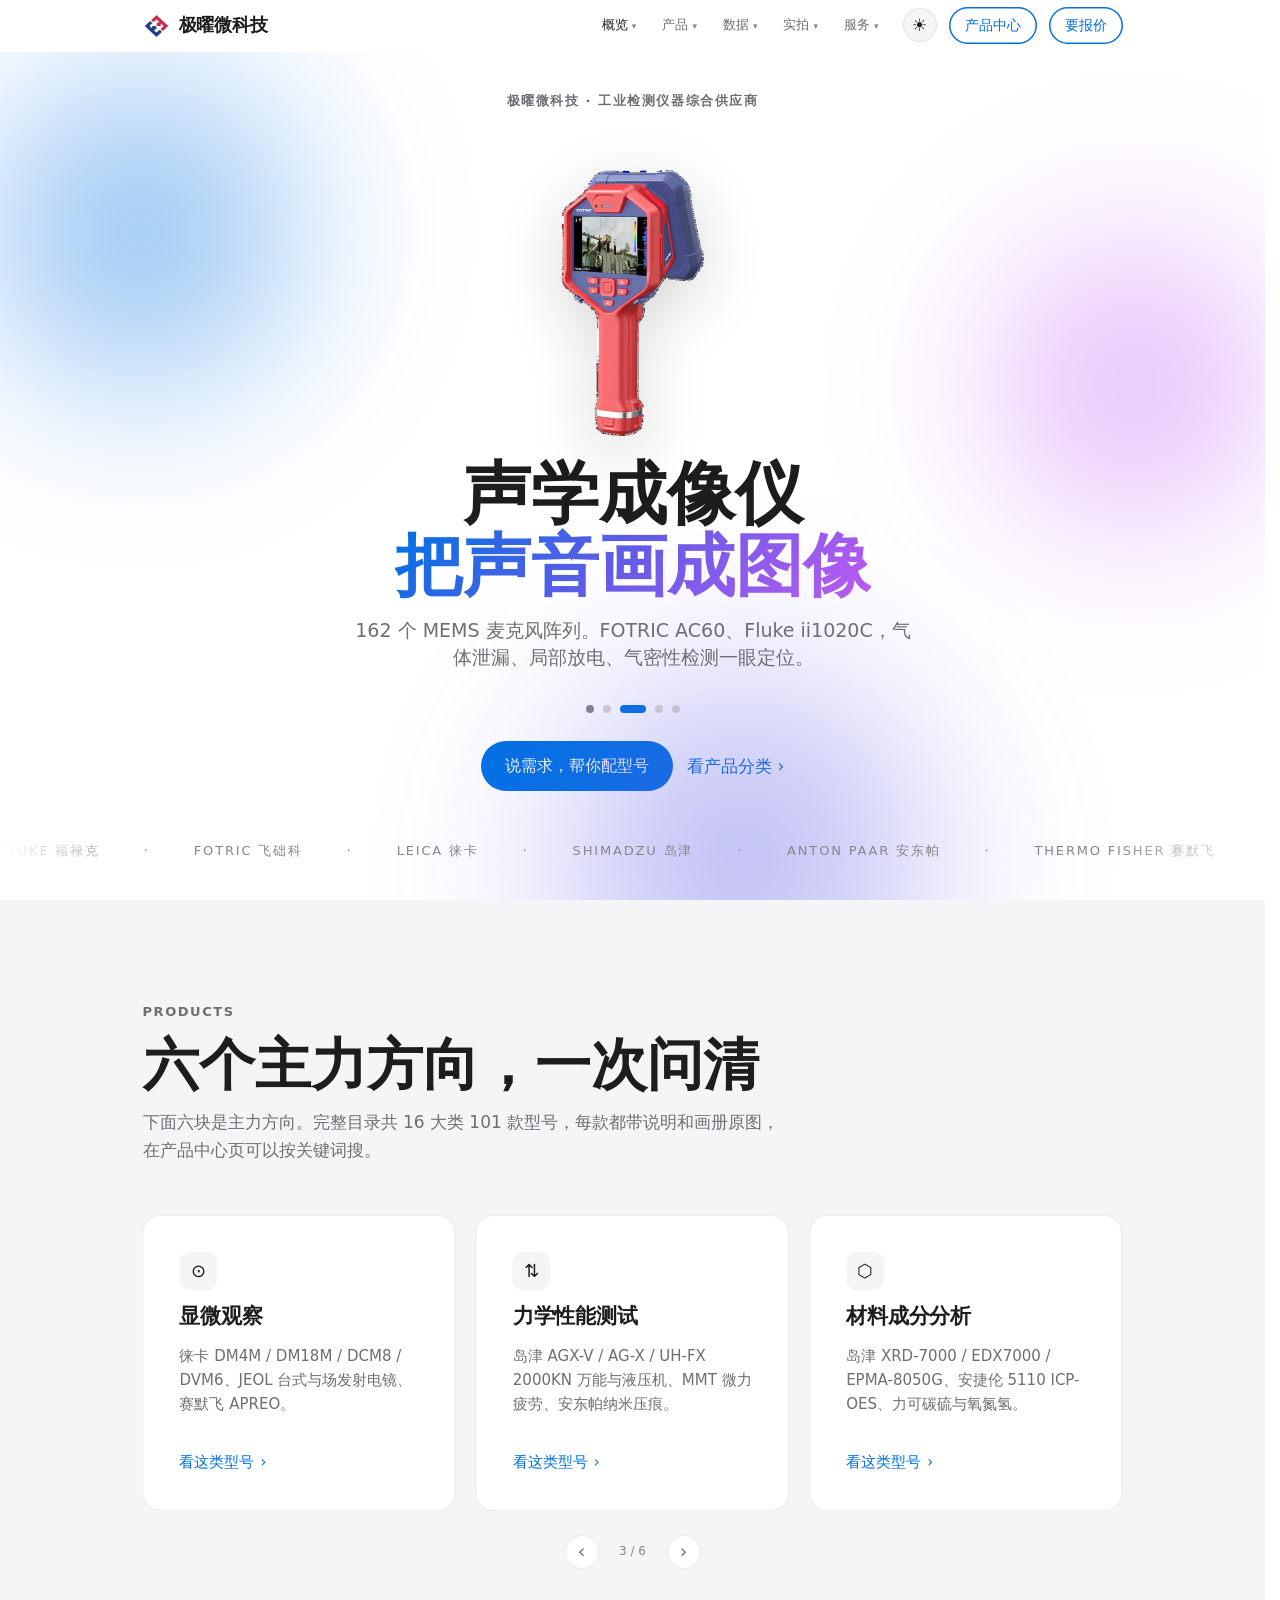
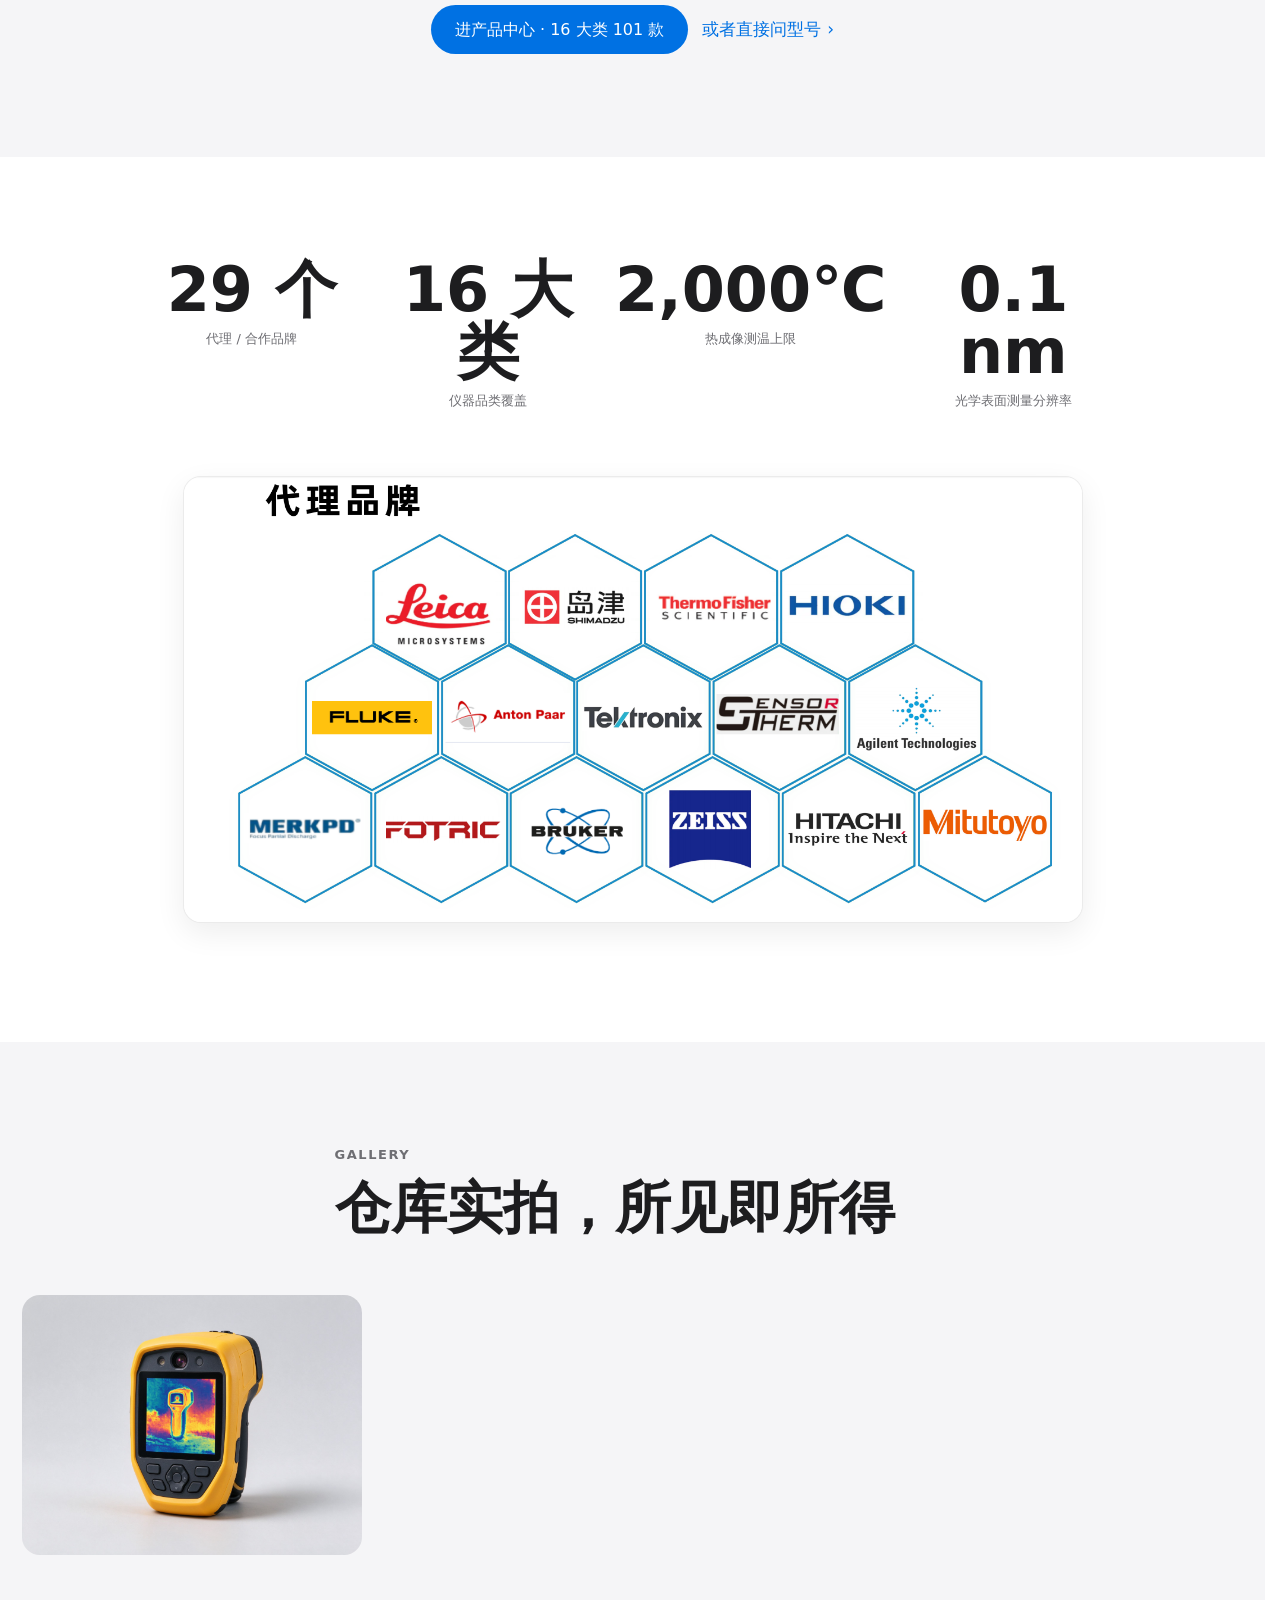
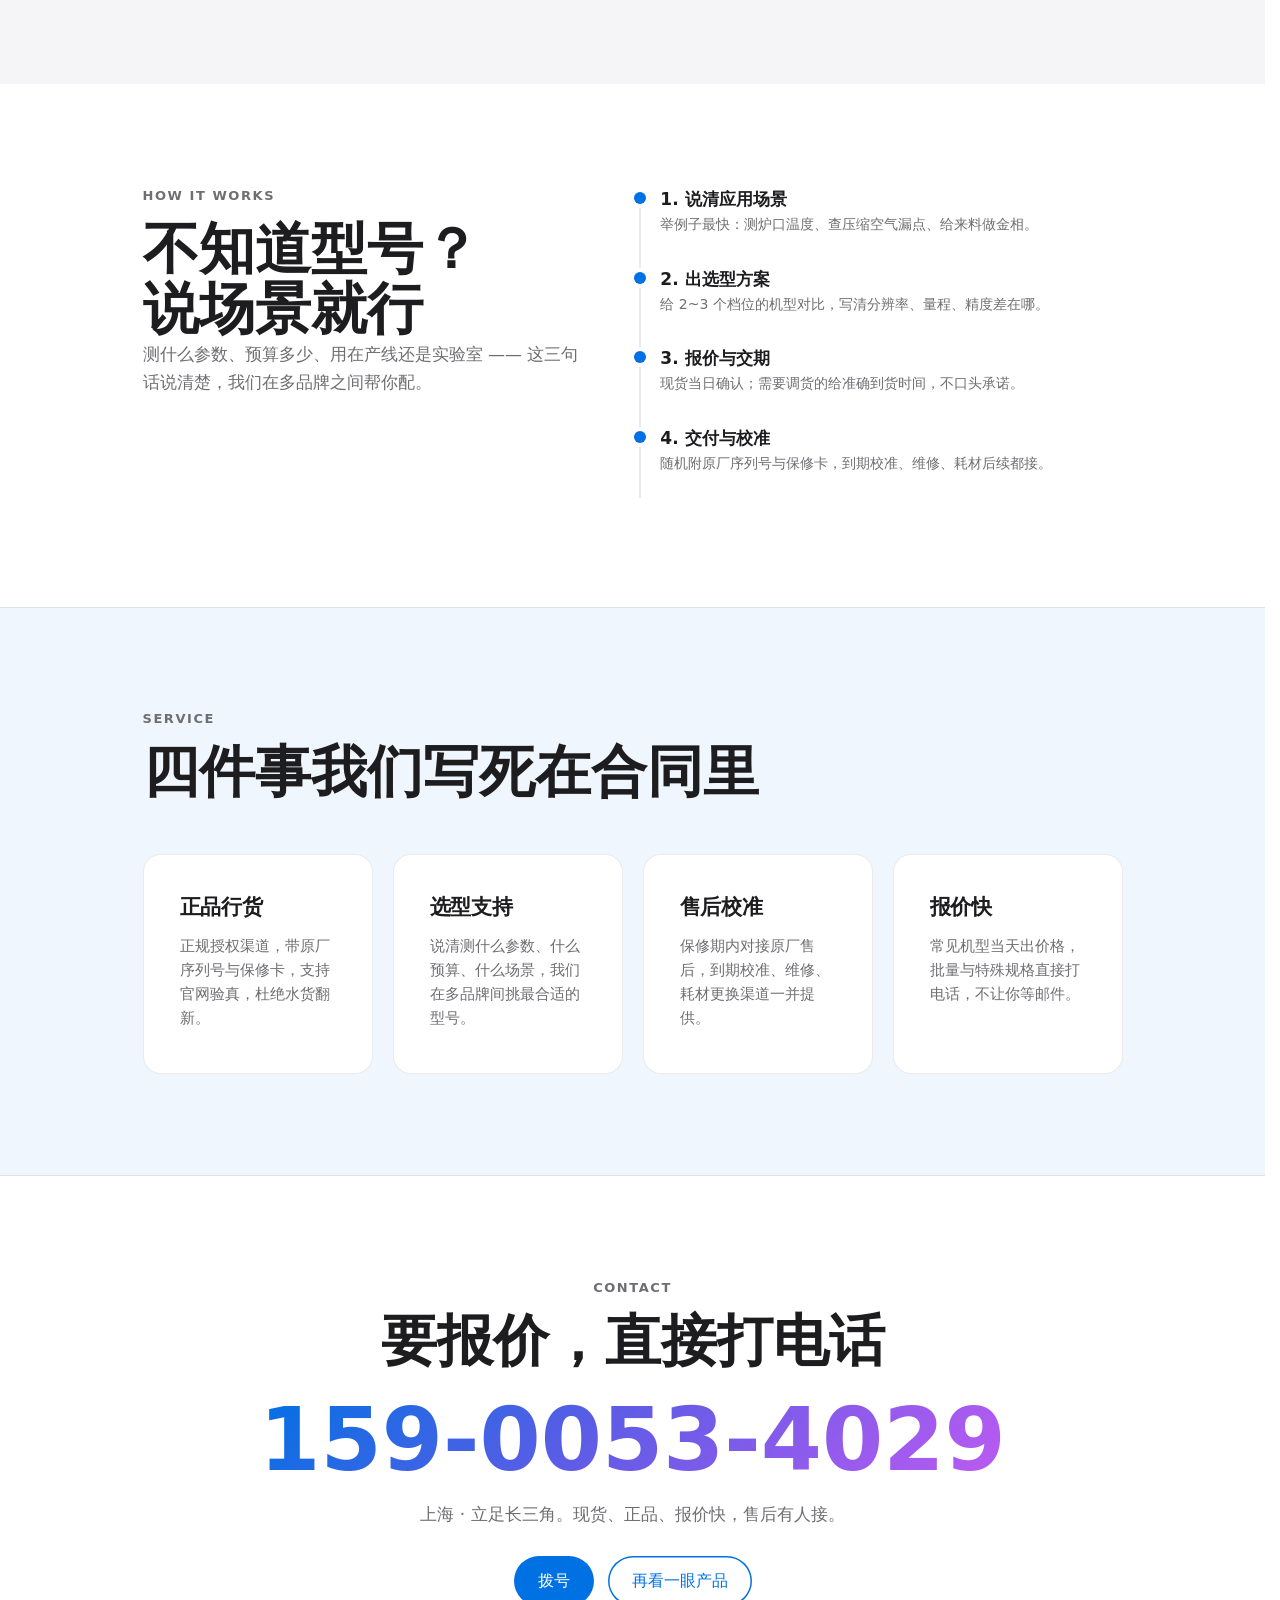
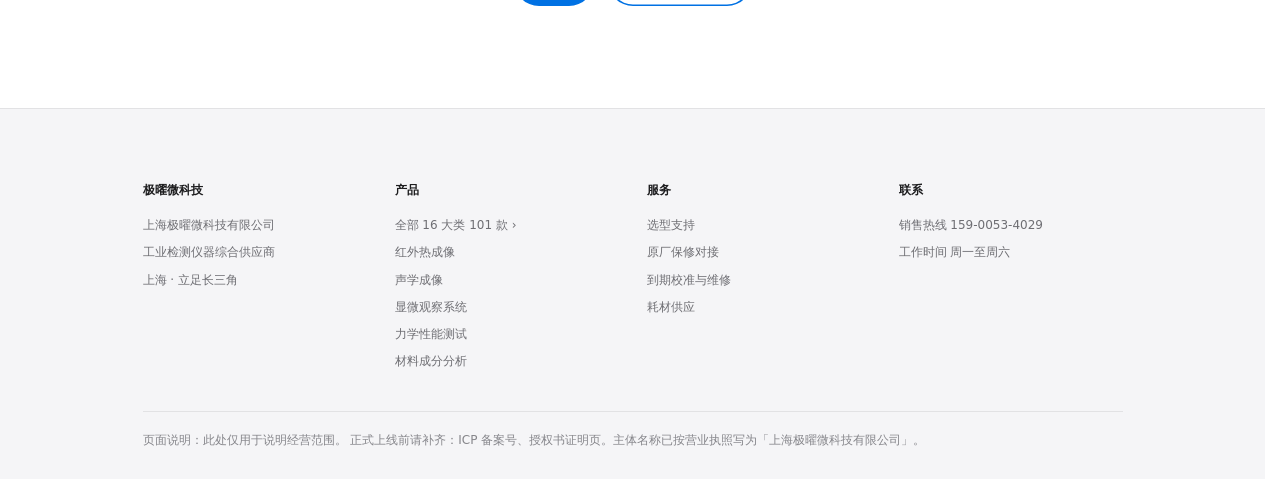
==== commit 9e6d1e34: "Add files via upload" ====
--- a/index.html
+++ b/index.html
@@ -74,7 +74,7 @@
         <p class="menu__tit">重点看这里</p>
         <a class="menu__item" href="#overview">滚动产品展示带<span>往下滚，四类主力机型一帧一帧推给你看</span></a>
         <a class="menu__item" href="#service">四项服务承诺<span>正品 / 选型 / 校准 / 报价，写在合同里</span></a>
-        <a class="menu__item" href="#contact">直接要报价<span>180-1857-9934，常见机型当天出价</span></a>
+        <a class="menu__item" href="#contact">直接要报价<span>159-0053-4029，常见机型当天出价</span></a>
       </div>
     </div>
     <div class="menu__foot">
@@ -179,7 +179,7 @@
       </div>
       <div>
         <p class="menu__tit">联系</p>
-        <a class="menu__item" href="tel:18018579934">180-1857-9934<span>销售热线，批量与特殊规格直接打电话</span></a>
+        <a class="menu__item" href="tel:15900534029">159-0053-4029<span>销售热线，批量与特殊规格直接打电话</span></a>
         <a class="menu__item" href="#contact">周一至周六<span>工作时间来电优先处理</span></a>
       </div>
     </div>
@@ -201,7 +201,7 @@
         <a class="menu__item" href="#gallery">实拍<span>仓库实拍，所见即所得</span></a>
         <a class="menu__item" href="#flow">流程<span>不知道型号，说场景就行</span></a>
         <a class="menu__item" href="#service">服务<span>四项承诺写死在合同里</span></a>
-        <a class="menu__item" href="tel:18018579934">180-1857-9934<span>要报价，直接打电话</span></a>
+        <a class="menu__item" href="tel:15900534029">159-0053-4029<span>要报价，直接打电话</span></a>
       </div>
     </div>
   </div>
@@ -389,9 +389,9 @@
   <div class="wrap">
     <p class="t-eyebrow" data-rv>Contact</p>
     <h2 class="t-title" data-rv style="max-width:22ch;margin:0 auto">要报价，直接打电话</h2>
-    <p class="t-hero" data-rv style="margin-top:22px"><span class="t-grad">180-1857-9934</span></p>
+    <p class="t-hero" data-rv style="margin-top:22px"><span class="t-grad">159-0053-4029</span></p>
     <p class="t-body" data-rv style="margin-top:14px">上海 · 立足长三角。现货、正品、报价快，售后有人接。</p>
-    <div class="hero__cta" data-rv style="justify-content:center"><a class="btn" href="tel:18018579934">拨号</a><a class="btn btn--ghost" href="#products">再看一眼产品</a></div>
+    <div class="hero__cta" data-rv style="justify-content:center"><a class="btn" href="tel:15900534029">拨号</a><a class="btn btn--ghost" href="#products">再看一眼产品</a></div>
   </div>
 </section>
 
@@ -403,7 +403,7 @@
       <div><h5>极曜微科技</h5><ul><li>上海极曜微科技有限公司</li><li>工业检测仪器综合供应商</li><li>上海 · 立足长三角</li></ul></div>
       <div><h5>产品</h5><ul><li><a href="products.html">全部 16 大类 101 款 ›</a></li><li>红外热成像</li><li>声学成像</li><li>显微观察系统</li><li>力学性能测试</li><li>材料成分分析</li></ul></div>
       <div><h5>服务</h5><ul><li>选型支持</li><li>原厂保修对接</li><li>到期校准与维修</li><li>耗材供应</li></ul></div>
-      <div><h5>联系</h5><ul><li>销售热线 180-1857-9934</li><li>工作时间 周一至周六</li></ul></div>
+      <div><h5>联系</h5><ul><li>销售热线 159-0053-4029</li><li>工作时间 周一至周六</li></ul></div>
     </div>
     <p class="footer__note">
       页面说明：此处仅用于说明经营范围。
